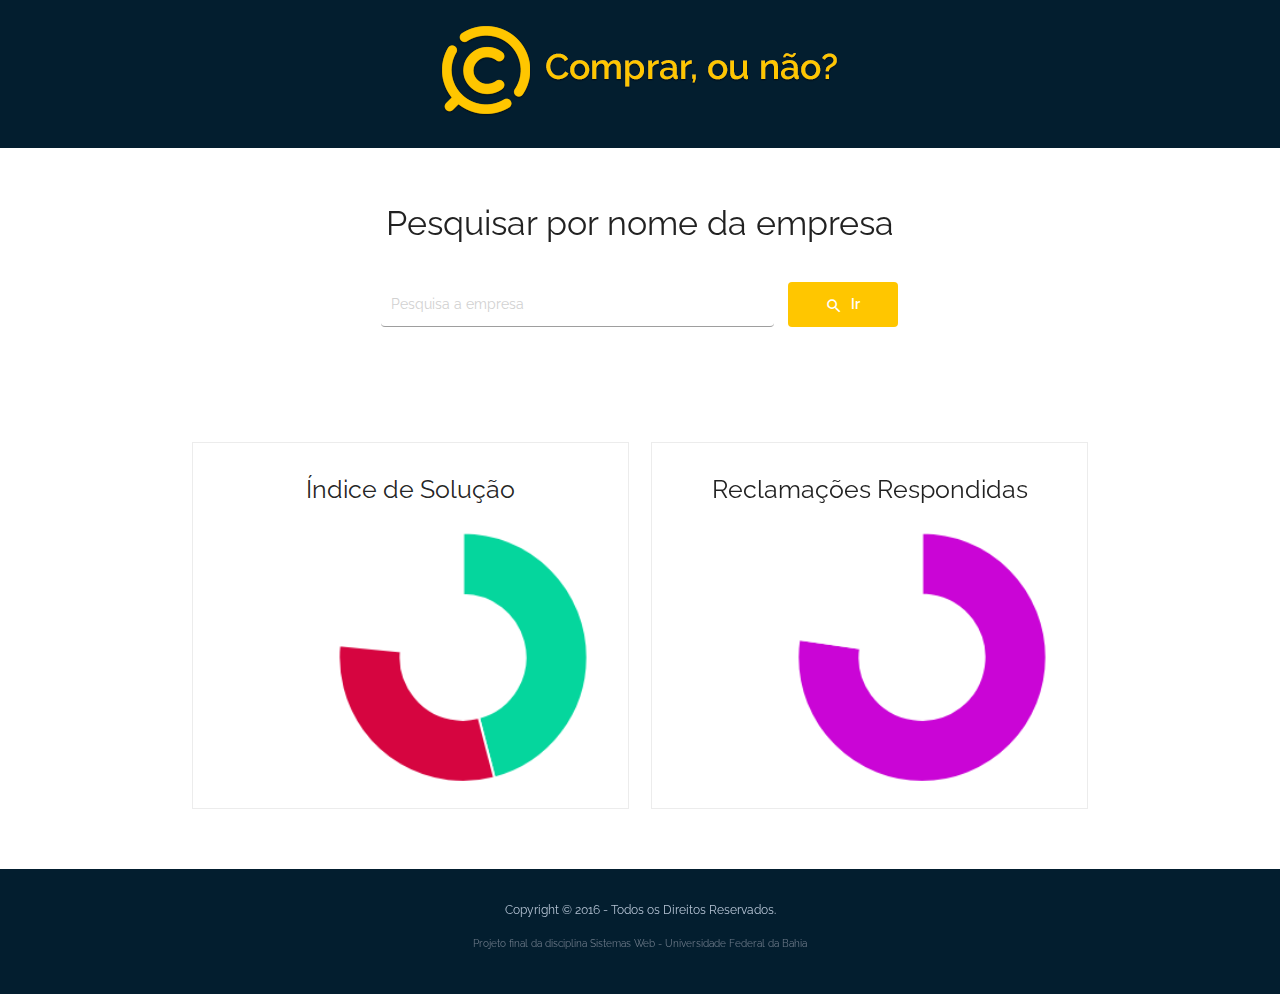
==== preview.html @ c40518b0 "Add gráficos Índice de Solução e Reclamações Respondidas" ====
<!DOCTYPE html>
<html lang="pt-br">
<head>
	<meta charset="UTF-8">
	<title>Comprar, ou não?</title>
	<!--Import Google Icon Font-->
    <link href="http://fonts.googleapis.com/icon?family=Material+Icons" rel="stylesheet">
    <!--Import Font Raleway-->
    <link href='https://fonts.googleapis.com/css?family=Raleway:400,300,500,600,700' rel='stylesheet' type='text/css'>
    <!--Import materialize.css-->
    <link type="text/css" rel="stylesheet" href="css/materialize.min.css"  media="screen,projection"/>
    <!--Import style.css-->
    <link type="text/css" rel="stylesheet" href="css/style.css"  media="screen,projection"/>
    <!--Let browser know website is optimized for mobile-->
    <meta name="viewport" content="width=device-width, initial-scale=1.0"/>
    <!--Import Chart-->
	<script src="js/Chart.min.js"></script>
    <script type="text/javascript">
        var randomnb = function(){ return Math.round(Math.random()*100)};
    </script>
</head>
<body>
	<header id="header-inner">
		<div class="container">
			<div class="row">
				<div class="col s12">
					<div class="logo-inner">
						<img src="images/logo.png" alt="">
					</div>
				</div>
			</div>
		</div>
	</header>
	<section class="front-section">
		<h4>Pesquisar por nome da empresa</h4>
		<div class="container">
			<div class="row">
				<div class="header-wrapper-inner">
					<div class="search-home">
						<div class="col s9">
							<input type="text" name="search_keywords" placeholder="Pesquisa a empresa">
						</div>
						<div class="col s3">
							<button class="search-submit" name="submit" id="searchsubmit"> <i class="tiny material-icons">search</i> <span>Ir</span> </button>
						</div>
					</div>
				</div>
			</div>
		</div>
	</section>
	<section class="front-section">
    	<div class="container">
    		<div class="row charts">
    			<div class="col l6 s1">
    				<div class="box">
    					<h5>Índice de Solução</h5>
	    				<canvas id="GraficoDonut" class="chart"></canvas>
	    				<script type="text/javascript">
			                var options = {
			                    responsive:true                    
			                };

			                var data = [
			                    {
			                        value: 60,
			                        color:"#05d69d",
			                        highlight: "#FF5A5E",
			                        label: "Resolvido"
			                    },
			                    {
			                        value: 40,
			                        color: "#d60540",
			                        highlight: "#FF5A5E",
			                        label: "Não Resolvido"
			                    }
			                ]
			                var ctx = document.getElementById("GraficoDonut").getContext("2d");
			                var PizzaChart = new Chart(ctx).Doughnut(data, options);
		            	</script>
    				</div>
    			</div>
    			<div class="col l6 s1">
    				<div class="box">
    					<h5>Reclamações Respondidas</h5>
	    				<canvas id="GraficoDonuts" class="chart" ></canvas>
	    				<script type="text/javascript">
			                var options = {
			                    responsive:true                    
			                };

			                var data = [
			                    {
			                        value: 100,
			                        color:"#ca05d6",
			                        highlight: "#FF5A5E",
			                        label: "Respondidas"
			                    },
			                    {
			                        value: 0,
			                        color:"#d60540",
			                        highlight: "#FF5A5E",
			                        label: "Não Respondidas"
			                    }
			                ]
							var grafico = document.getElementById("GraficoDonuts").getContext("2d");
							var PizzaCharts = new Chart(grafico).Doughnut(data, options);
		            	</script>
    				</div>
    			</div>
    		</div>
    	</div>
	</section>
	<footer>
		<div class="container">
			<div class="row">
				<div class="col s12">
					<p>Copyright © 2016 - Todos os Direitos Reservados.</p>
					<span>Projeto final da disciplina Sistemas Web - Universidade Federal da Bahia</span>
				</div>
			</div>
		</div>
	</footer>

	<!--Import jQuery before materialize.js-->
    <script type="text/javascript" src="https://code.jquery.com/jquery-2.1.1.min.js"></script>
    <script type="text/javascript" src="js/materialize.min.js"></script>
</body>
</html>
---- css/style.css ----
body{
	font-family: 'Raleway', sans-serif;
}

/*------------------------------------------------- Início Header -------------------------------------------------*/

#masthead{
	background: url('../images/bg_header.jpg') repeat ;
    height: 600px;
}

.header-wrapper {
    text-align: center;
    margin: 200px auto;
    padding: 0 30px;
    max-width: 600px;
}

.header-wrapper-inner{
	padding: 0 30px;
    max-width: 600px;
    text-align: center;
    margin: 40px auto;
}

.search-home input{
	border-radius: 4px;
    background-color: white;
    color: #484848;
    font-size: 14px;
    height: 14px;
    padding: 15px 0px;
    text-align: left;
    font-weight: 400;
    padding-left: 10px;
}

.search-home button{
    font-size: 14px;
    padding: 12px 19px;
    font-weight: 600;
}

.search-home i{
    font-size: 18px;
    padding-right: 5px;
    vertical-align: middle;
}

.search-submit{
    background-color: #ffc600;
    border: 0;
    border-radius: 4px;
    color: white;
    cursor: pointer;
    display: inline-block;
    font-size: 13px;
    text-align: center;
    width: 110px;
}

.entry-subtitle {
    font-weight: 600;
    margin-bottom: 33px;
    color: #fff;
    font-size: 16px;
}

#header-inner{
	background: #031e2f;
	padding: 20px 0 1px 0;
}

.logo-inner{
	text-align: center;
}
/*------------------------------------------------- Fim Header -------------------------------------------------*/

/*------------------------------------------------- Início Section -------------------------------------------------*/

.front-section{
	padding: 40px 0;
}

.front-section h4, h6{
	text-align: center;
}

.boxes{
	padding-top: 50px;
}

.box{
	text-align: center;
	border: 1px solid rgba(0,0,0,0.075);
	padding: 20px;
}

.box i, h5{
	color: #ffc600;
}

.last{
	background: #f9f9f9;
	border-bottom: 1px solid rgba(0, 0, 0, 0.075);
    border-top: 1px solid rgba(0, 0, 0, 0.075);
    text-align: left;
}

.last h6{
	color: rgba(0,0,0,0.87);
	text-align: left;
	font-size: 1.2rem;
}


.last a{
	color: rgba(0,0,0,0.87);
	text-decoration: underline;
}

.charts h5{
	color: rgba(0,0,0,0.87);
}

.chart{
	margin-top: 20px;
	width: 500px !important;
    height: auto !important;
}
/*------------------------------------------------- Fim Section -------------------------------------------------*/

/*------------------------------------------------- início Footer -------------------------------------------------*/

footer{
	text-align: center;
	background: #031e2f;
	padding: 20px 0;
}

footer p{
	color: #b4c2d3;
	font-size: 12px;
}

footer span{
	color: #6c7988;
	font-size: 10px;
}
/*------------------------------------------------- Fim Footer -------------------------------------------------*/
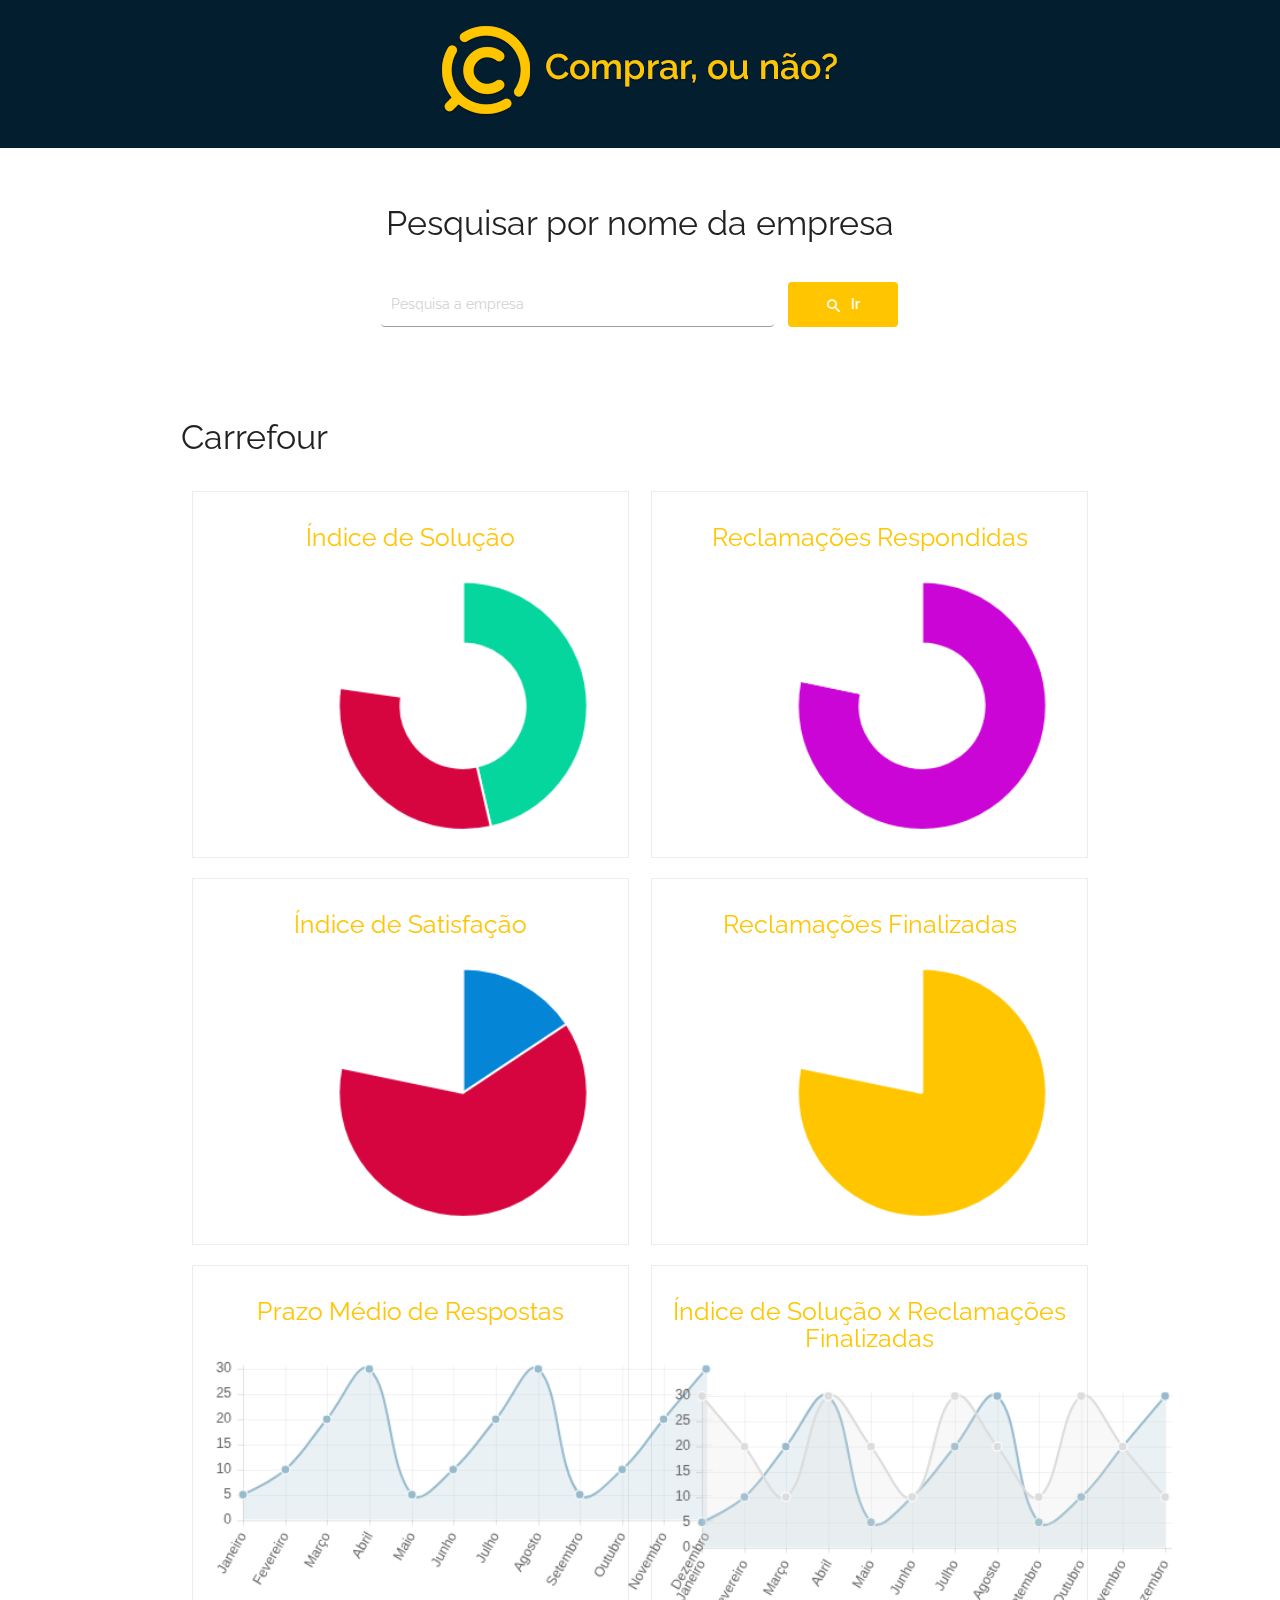
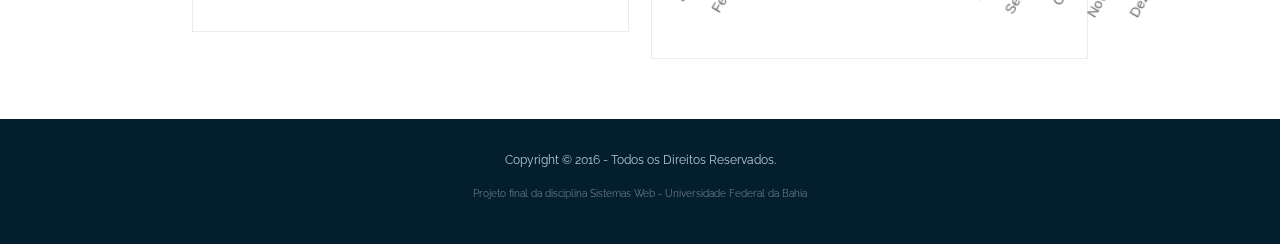
==== commit 8f6861c7: "Add gráficos Índice de Satisfação, Reclamações Finalizdas, Prazo médio de Resposta, Índice de Soluçã" ====
--- a/preview.html
+++ b/preview.html
@@ -15,9 +15,6 @@
     <meta name="viewport" content="width=device-width, initial-scale=1.0"/>
     <!--Import Chart-->
 	<script src="js/Chart.min.js"></script>
-    <script type="text/javascript">
-        var randomnb = function(){ return Math.round(Math.random()*100)};
-    </script>
 </head>
 <body>
 	<header id="header-inner">
@@ -48,9 +45,10 @@
 			</div>
 		</div>
 	</section>
-	<section class="front-section">
+	<section class="front-section paddingtopzero">
     	<div class="container">
     		<div class="row charts">
+    			<h4>Carrefour</h4>
     			<div class="col l6 s1">
     				<div class="box">
     					<h5>Índice de Solução</h5>
@@ -74,8 +72,8 @@
 			                        label: "Não Resolvido"
 			                    }
 			                ]
-			                var ctx = document.getElementById("GraficoDonut").getContext("2d");
-			                var PizzaChart = new Chart(ctx).Doughnut(data, options);
+			                var graficopizza = document.getElementById("GraficoDonut").getContext("2d");
+			                var PizzaChart = new Chart(graficopizza).Doughnut(data, options);
 		            	</script>
     				</div>
     			</div>
@@ -102,14 +100,136 @@
 			                        label: "Não Respondidas"
 			                    }
 			                ]
-							var grafico = document.getElementById("GraficoDonuts").getContext("2d");
-							var PizzaCharts = new Chart(grafico).Doughnut(data, options);
+							var graficopizza2 = document.getElementById("GraficoDonuts").getContext("2d");
+							var PizzaCharts = new Chart(graficopizza2).Doughnut(data, options);
 		            	</script>
+    				</div>
+    			</div>
+    		</div>
+    		<div class="row charts">
+    			<div class="col l6 s1">
+    				<div class="box">
+    					<h5>Índice de Satisfação</h5>
+    					<canvas id="GraficoPizza" class="chart"></canvas>
+			            <script type="text/javascript">
+			                var options = {
+			                    responsive:true
+			                };
+			                var data = [
+			                    {
+			                        value: 20,
+			                        color:"#0585d6",
+			                        highlight: "#FF5A5E",
+			                        label: "Satisfeito"
+			                    },
+			                    {
+			                        value: 80,
+			                        color: "#d60540",
+			                        highlight: "#FF5A5E",
+			                        label: "Não Satisfeito"
+			                    }
+			                ]
+							var graficopie = document.getElementById("GraficoPizza").getContext("2d");
+							var PizzaChart = new Chart(graficopie).Pie(data, options);    
+			            </script>   
+    				</div>
+    			</div>
+    			<div class="col l6 s1">
+    				<div class="box">
+    					<h5>Reclamações Finalizadas</h5>
+    					<canvas id="GraficoPizza2" class="chart"></canvas>
+			            <script type="text/javascript">
+			                var options = {
+			                    responsive:true
+			                };
+			                var data = [
+			                    {
+			                        value: 24,
+			                        color:"#ffc600",
+			                        highlight: "#FF5A5E",
+			                        label: "Reclamações Finalizadas"
+			                    }
+			                ]
+							var graficopie2 = document.getElementById("GraficoPizza2").getContext("2d");
+							var PizzaCharts = new Chart(graficopie2).Pie(data, options);    
+			            </script>
+	    				
+    				</div>
+    			</div>
+    		</div>
+    		<div class="row charts">
+    			<div class="col l6 s1">
+    				<div class="box">
+    					<h5>Prazo Médio de Respostas</h5>
+    					<canvas id="GraficoLine" class="chart"></canvas>
+			            <script type="text/javascript">                                        
+			                var options = {
+			                    responsive:true
+			                };
+
+			                var data = {
+			                    labels: ["Janeiro", "Fevereiro", "Março", "Abril", "Maio", "Junho", "Julho", "Agosto", "Setembro", "Outubro", "Novembro", "Dezembro"],
+			                    datasets: [
+			                        {
+			                            label: "Dados secundários",
+			                            fillColor: "rgba(151,187,205,0.2)",
+			                            strokeColor: "rgba(151,187,205,1)",
+			                            pointColor: "rgba(151,187,205,1)",
+			                            pointStrokeColor: "#fff",
+			                            pointHighlightFill: "#fff",
+			                            pointHighlightStroke: "rgba(151,187,205,1)",
+			                            data: [5, 10, 20, 30, 5, 10, 20, 30, 5, 10, 20, 30]
+			                        }
+			                    ]
+			                };               
+			                var graficolinha = document.getElementById("GraficoLine").getContext("2d");
+			                var LineChart = new Chart(graficolinha).Line(data, options);          
+			            </script>
+    				</div>
+    			</div>
+    			<div class="col l6 s1">
+    				<div class="box">
+    					<h5>Índice de Solução x Reclamações Finalizadas</h5>
+	    				<canvas id="GraficoLine2" class="chart"></canvas>
+			            <script type="text/javascript">                                        
+			                var options = {
+			                    responsive:true
+			                };
+
+			                var data = {
+			                    labels: ["Janeiro", "Fevereiro", "Março", "Abril", "Maio", "Junho", "Julho", "Agosto", "Setembro", "Outubro", "Novembro", "Dezembro"],
+			                    datasets: [
+			                        {
+			                            label: "Dados secundários",
+			                            fillColor: "rgba(151,187,205,0.2)",
+			                            strokeColor: "rgba(151,187,205,1)",
+			                            pointColor: "rgba(151,187,205,1)",
+			                            pointStrokeColor: "#fff",
+			                            pointHighlightFill: "#fff",
+			                            pointHighlightStroke: "rgba(151,187,205,1)",
+			                            data: [5, 10, 20, 30, 5, 10, 20, 30, 5, 10, 20, 30]
+			                        },
+			                        {
+			                            label: "Dados primários",
+			                            fillColor: "rgba(220,220,220,0.2)",
+			                            strokeColor: "rgba(220,220,220,1)",
+			                            pointColor: "rgba(220,220,220,1)",
+			                            pointStrokeColor: "#fff",
+			                            pointHighlightFill: "#fff",
+			                            pointHighlightStroke: "rgba(220,220,220,1)",
+			                            data: [30, 20, 10, 30, 20, 10, 30, 20, 10, 30, 20, 10]
+			                        }
+			                    ]
+			                };               
+			                var graficolinha2 = document.getElementById("GraficoLine2").getContext("2d");
+			                var LineCharts = new Chart(graficolinha2).Line(data, options);          
+			            </script>
     				</div>
     			</div>
     		</div>
     	</div>
 	</section>
+	
 	<footer>
 		<div class="container">
 			<div class="row">
--- a/css/style.css
+++ b/css/style.css
@@ -119,7 +119,12 @@
 	text-decoration: underline;
 }
 
-.charts h5{
+.charts h4{
+	text-align: left;
+	padding-bottom: 20px;
+}
+
+.charts h6{
 	color: rgba(0,0,0,0.87);
 }
 
@@ -127,6 +132,10 @@
 	margin-top: 20px;
 	width: 500px !important;
     height: auto !important;
+}
+
+.paddingtopzero{
+	padding-top: 0;
 }
 /*------------------------------------------------- Fim Section -------------------------------------------------*/
 
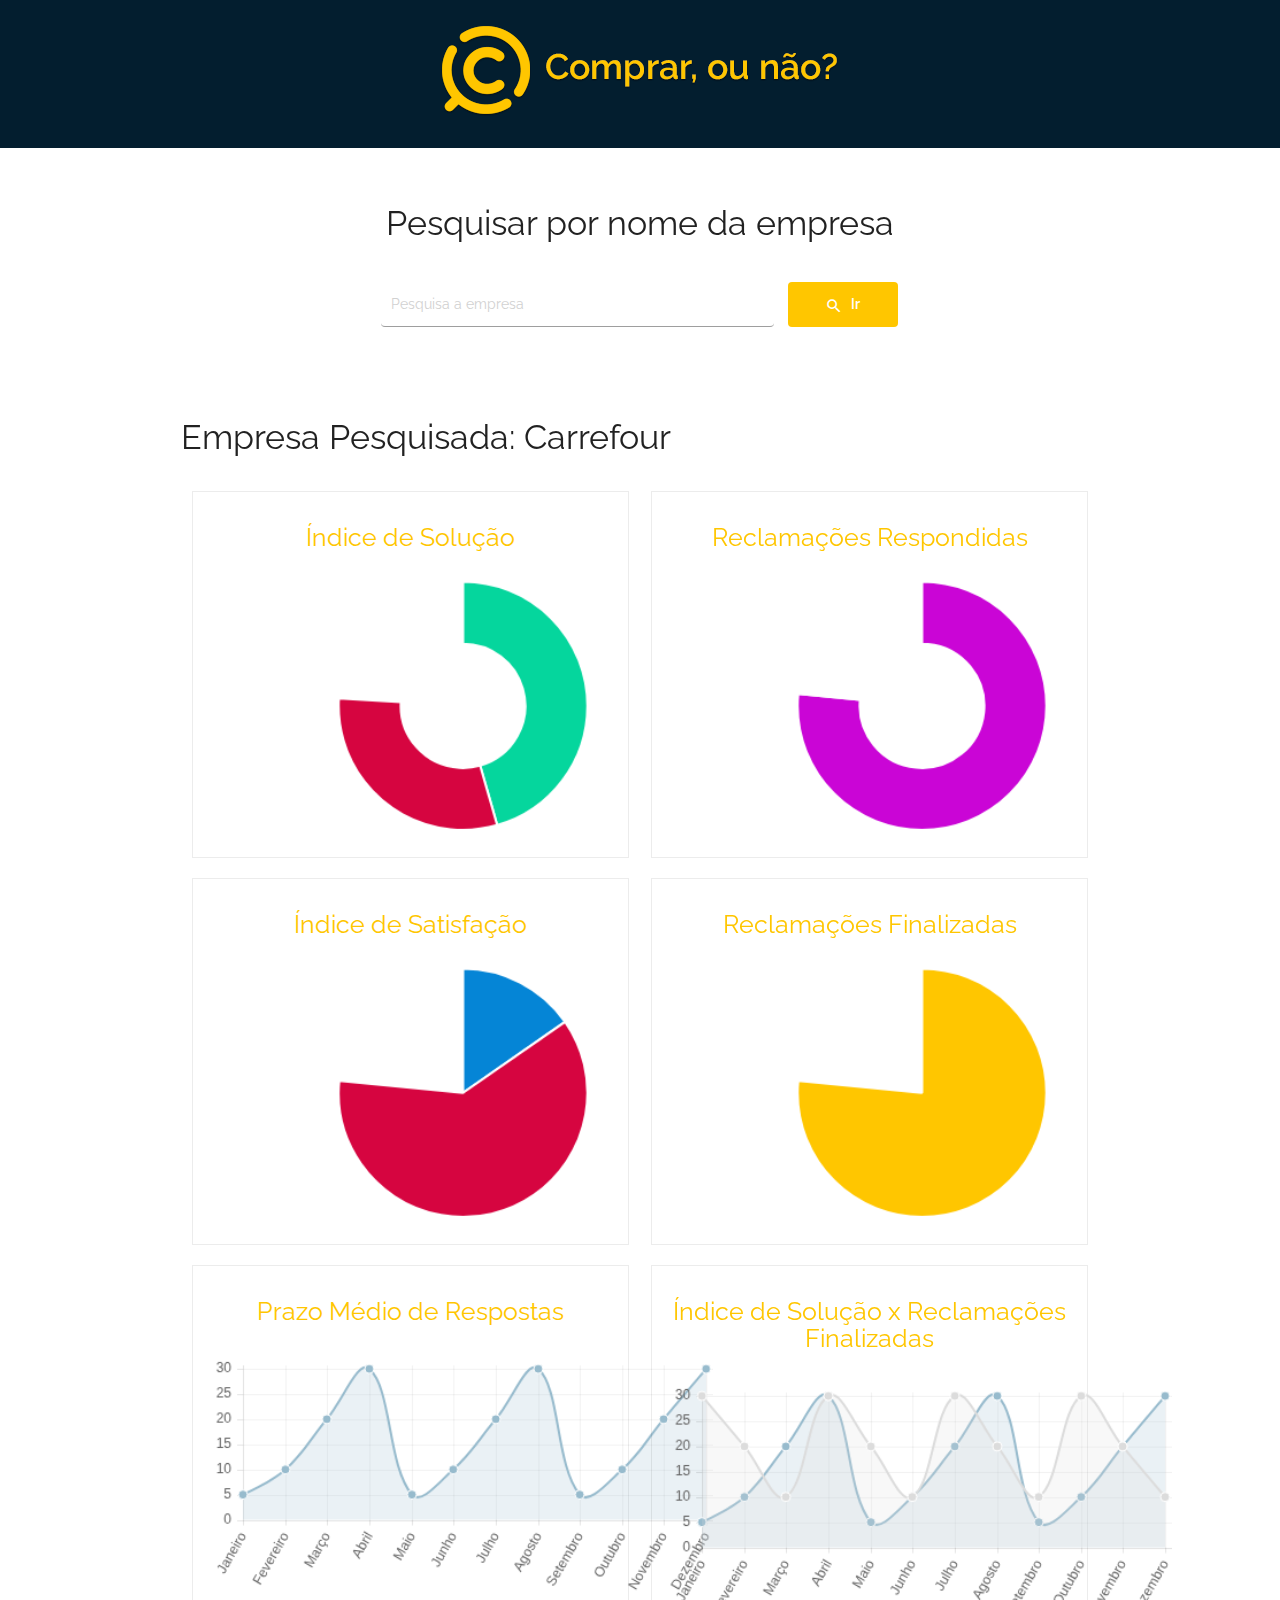
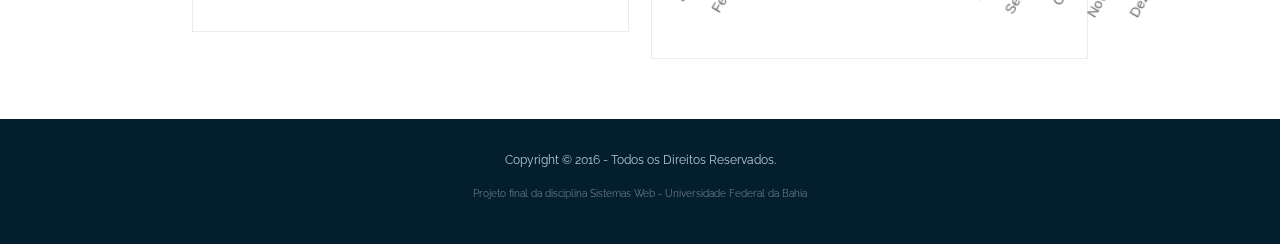
==== commit 63c40189: "Ajuste no título da página preview.html" ====
--- a/preview.html
+++ b/preview.html
@@ -48,7 +48,7 @@
 	<section class="front-section paddingtopzero">
     	<div class="container">
     		<div class="row charts">
-    			<h4>Carrefour</h4>
+    			<h4>Empresa Pesquisada: Carrefour</h4>
     			<div class="col l6 s1">
     				<div class="box">
     					<h5>Índice de Solução</h5>
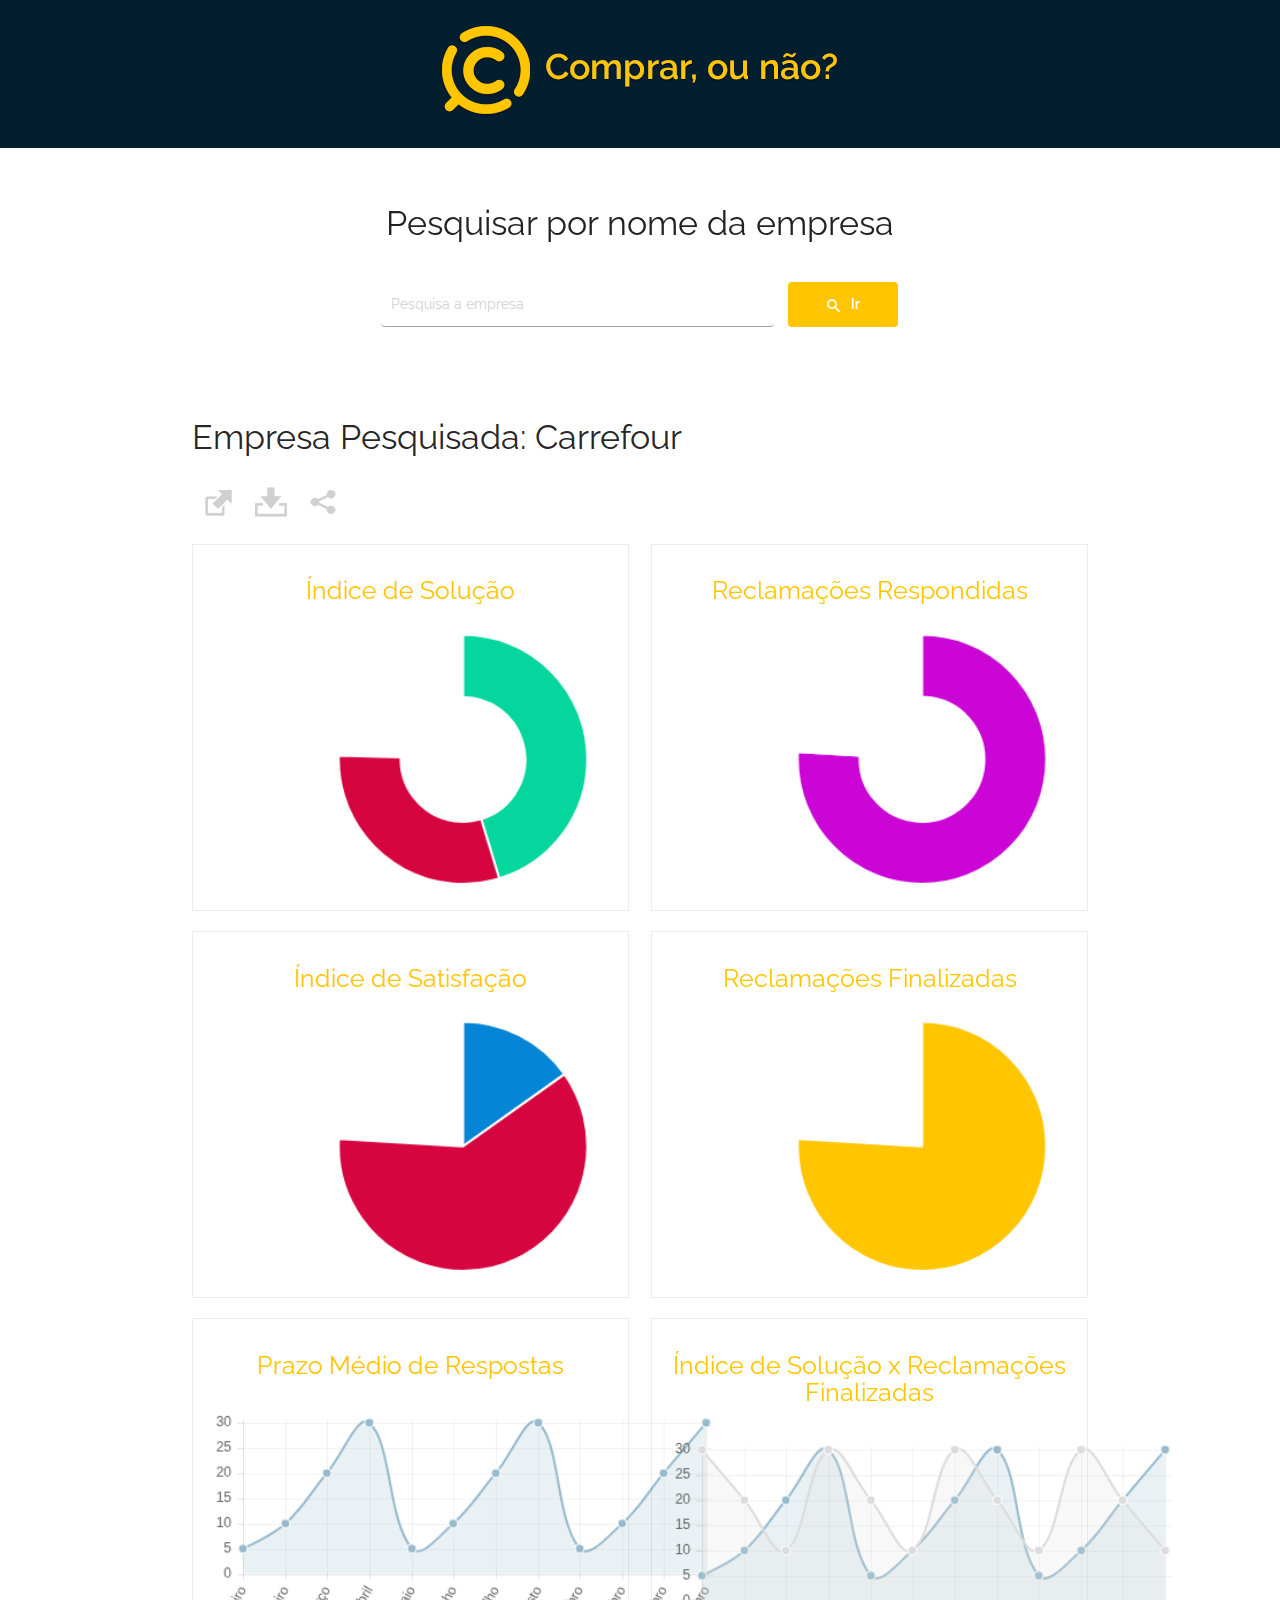
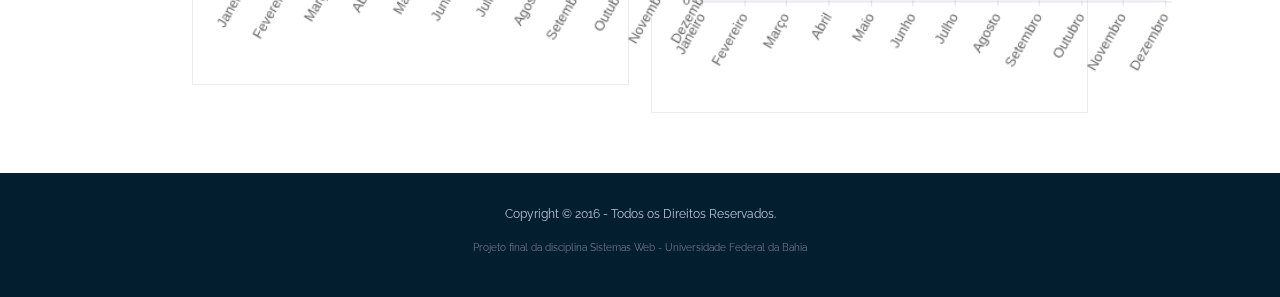
==== commit 38b9e838: "Add ícones Exportar, Download e Compartilhar" ====
--- a/preview.html
+++ b/preview.html
@@ -48,7 +48,17 @@
 	<section class="front-section paddingtopzero">
     	<div class="container">
     		<div class="row charts">
+    			<div class="col l12">
     			<h4>Empresa Pesquisada: Carrefour</h4>
+    				<div class="col l6 box-share">
+						<div class="col l2"></div>
+    					<ul>
+    						<li><a href="#"><img src="images/export.png" alt="Exportar" title="Exportar"></a></li>
+    						<li><a href="#"><img src="images/download.png" alt="Download" title="Download"></a></li>
+    						<li><a href="#"><img src="images/share.png" alt="Share" title="Compartilhar"></a></li>
+    					</ul>
+    				</div>
+    			</div>
     			<div class="col l6 s1">
     				<div class="box">
     					<h5>Índice de Solução</h5>
--- a/css/style.css
+++ b/css/style.css
@@ -121,7 +121,6 @@
 
 .charts h4{
 	text-align: left;
-	padding-bottom: 20px;
 }
 
 .charts h6{
@@ -136,6 +135,15 @@
 
 .paddingtopzero{
 	padding-top: 0;
+}
+
+.box-share {
+    margin-bottom: 20px;
+}
+
+.box-share li{
+    float: left;
+    padding-right: 20px;
 }
 /*------------------------------------------------- Fim Section -------------------------------------------------*/
 
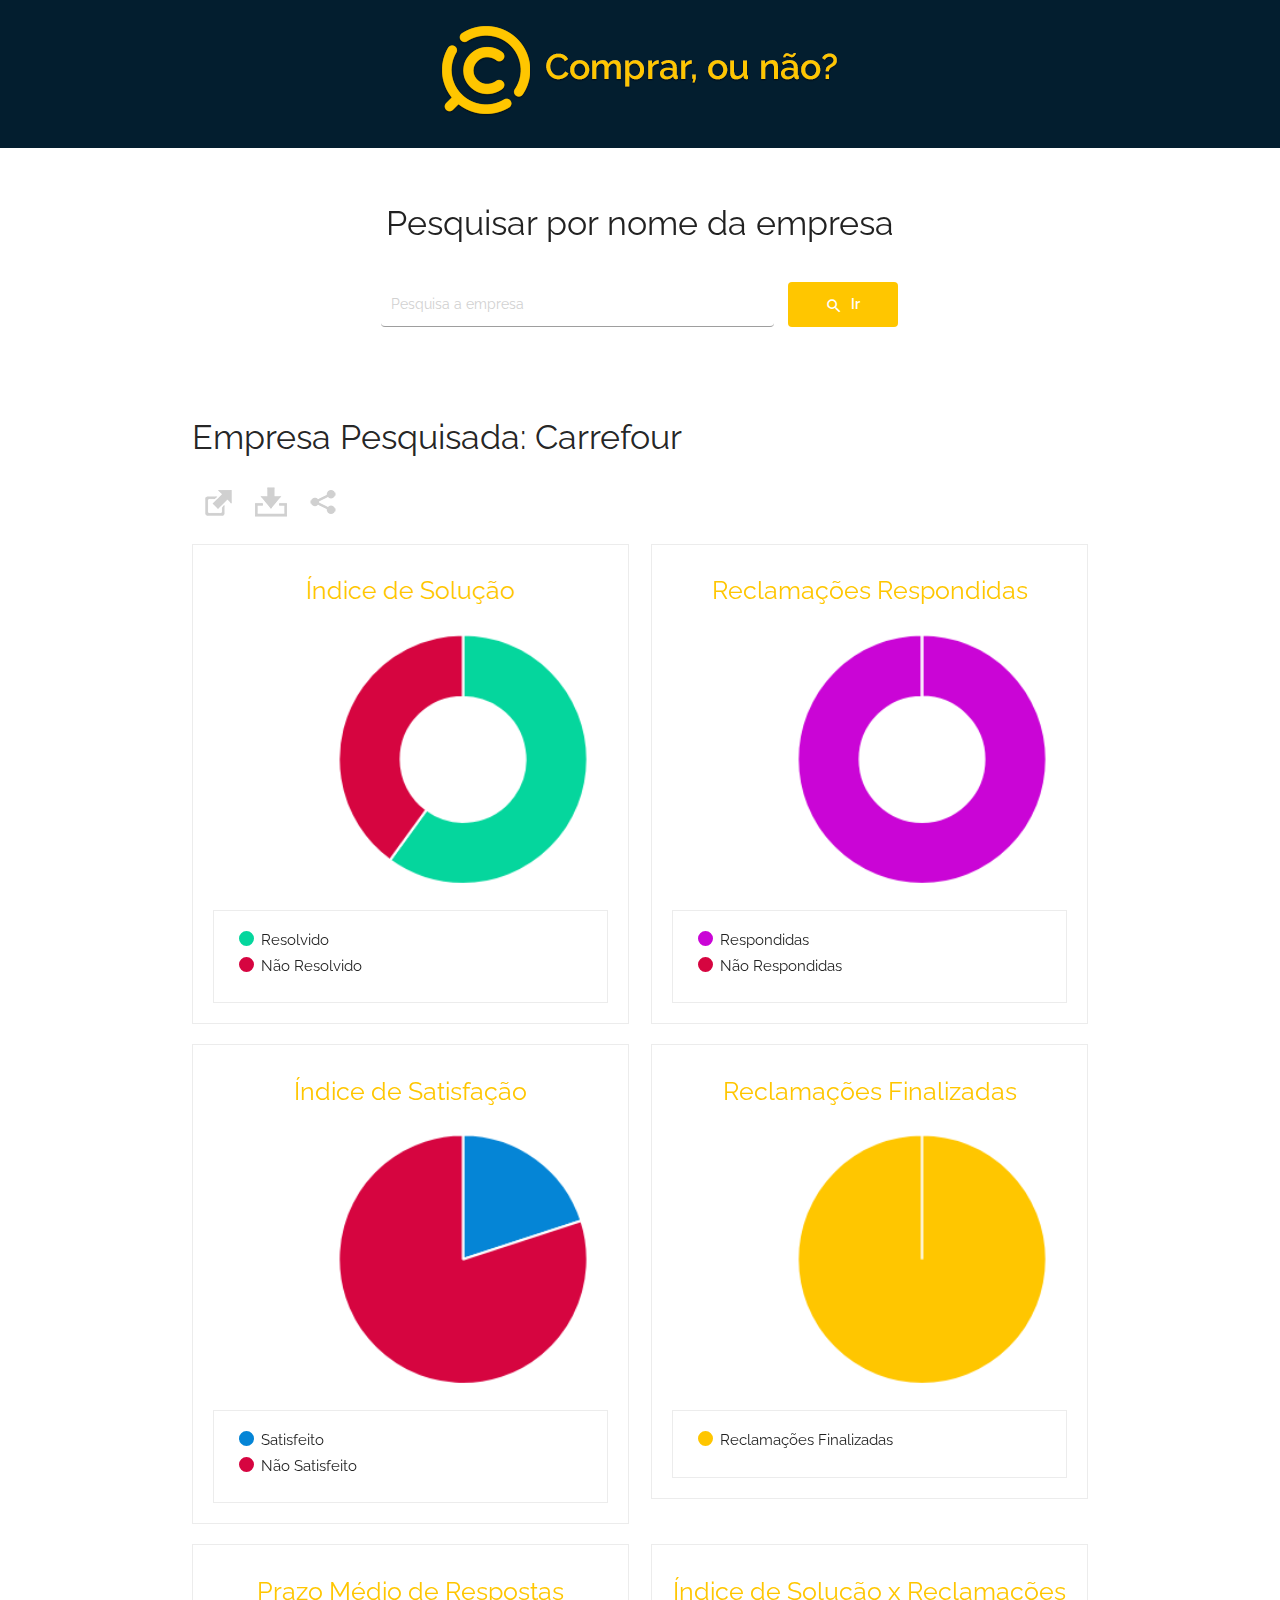
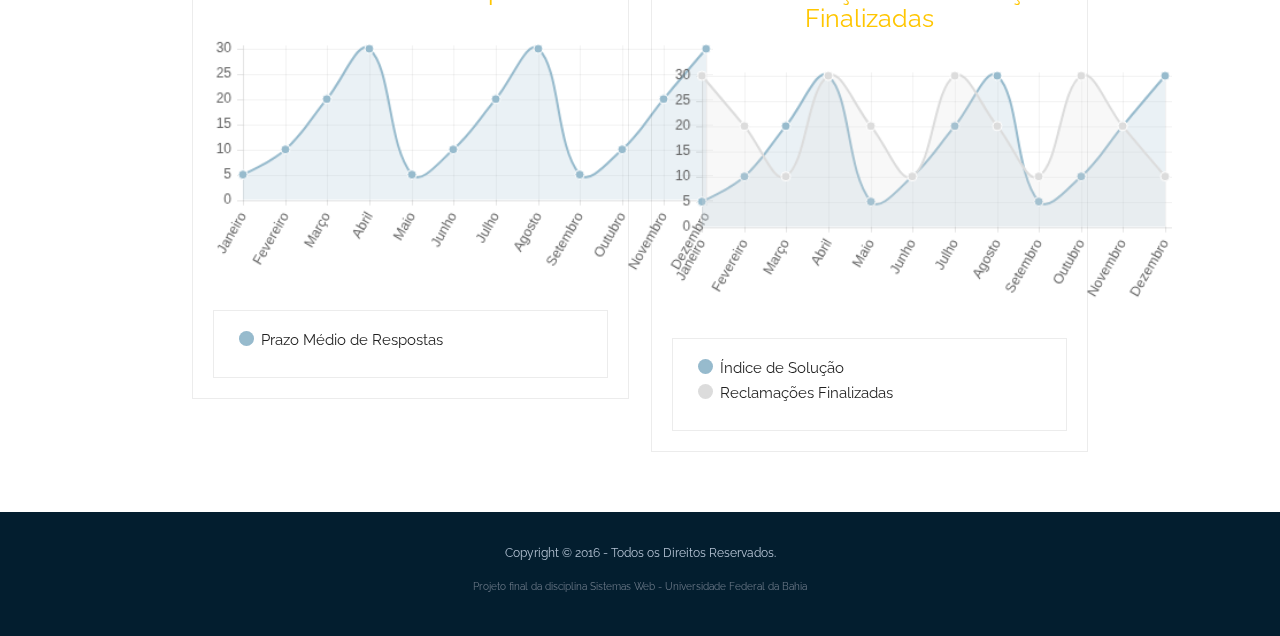
==== commit bc3738af: "Add legendas" ====
--- a/preview.html
+++ b/preview.html
@@ -14,6 +14,7 @@
     <!--Let browser know website is optimized for mobile-->
     <meta name="viewport" content="width=device-width, initial-scale=1.0"/>
     <!--Import Chart-->
+    <script src="js/legend.js"></script>
 	<script src="js/Chart.min.js"></script>
 </head>
 <body>
@@ -63,6 +64,7 @@
     				<div class="box">
     					<h5>Índice de Solução</h5>
 	    				<canvas id="GraficoDonut" class="chart"></canvas>
+	    				<div id="graficopizzaLegend"></div>
 	    				<script type="text/javascript">
 			                var options = {
 			                    responsive:true                    
@@ -84,6 +86,7 @@
 			                ]
 			                var graficopizza = document.getElementById("GraficoDonut").getContext("2d");
 			                var PizzaChart = new Chart(graficopizza).Doughnut(data, options);
+			                legend(document.getElementById("graficopizzaLegend"), data);
 		            	</script>
     				</div>
     			</div>
@@ -91,6 +94,7 @@
     				<div class="box">
     					<h5>Reclamações Respondidas</h5>
 	    				<canvas id="GraficoDonuts" class="chart" ></canvas>
+	    				<div id="graficopizza2Legend"></div>
 	    				<script type="text/javascript">
 			                var options = {
 			                    responsive:true                    
@@ -112,6 +116,7 @@
 			                ]
 							var graficopizza2 = document.getElementById("GraficoDonuts").getContext("2d");
 							var PizzaCharts = new Chart(graficopizza2).Doughnut(data, options);
+							legend(document.getElementById("graficopizza2Legend"), data);
 		            	</script>
     				</div>
     			</div>
@@ -121,6 +126,7 @@
     				<div class="box">
     					<h5>Índice de Satisfação</h5>
     					<canvas id="GraficoPizza" class="chart"></canvas>
+    					<div id="graficopieLegend"></div>
 			            <script type="text/javascript">
 			                var options = {
 			                    responsive:true
@@ -140,7 +146,8 @@
 			                    }
 			                ]
 							var graficopie = document.getElementById("GraficoPizza").getContext("2d");
-							var PizzaChart = new Chart(graficopie).Pie(data, options);    
+							var PizzaChart = new Chart(graficopie).Pie(data, options);  
+							legend(document.getElementById("graficopieLegend"), data);  
 			            </script>   
     				</div>
     			</div>
@@ -148,6 +155,7 @@
     				<div class="box">
     					<h5>Reclamações Finalizadas</h5>
     					<canvas id="GraficoPizza2" class="chart"></canvas>
+    					<div id="graficopie2Legend"></div>
 			            <script type="text/javascript">
 			                var options = {
 			                    responsive:true
@@ -161,7 +169,8 @@
 			                    }
 			                ]
 							var graficopie2 = document.getElementById("GraficoPizza2").getContext("2d");
-							var PizzaCharts = new Chart(graficopie2).Pie(data, options);    
+							var PizzaCharts = new Chart(graficopie2).Pie(data, options); 
+							legend(document.getElementById("graficopie2Legend"), data);   
 			            </script>
 	    				
     				</div>
@@ -172,6 +181,7 @@
     				<div class="box">
     					<h5>Prazo Médio de Respostas</h5>
     					<canvas id="GraficoLine" class="chart"></canvas>
+    					<div id="graficolinhaLegend"></div>
 			            <script type="text/javascript">                                        
 			                var options = {
 			                    responsive:true
@@ -181,7 +191,7 @@
 			                    labels: ["Janeiro", "Fevereiro", "Março", "Abril", "Maio", "Junho", "Julho", "Agosto", "Setembro", "Outubro", "Novembro", "Dezembro"],
 			                    datasets: [
 			                        {
-			                            label: "Dados secundários",
+			                            label: "Prazo Médio de Respostas",
 			                            fillColor: "rgba(151,187,205,0.2)",
 			                            strokeColor: "rgba(151,187,205,1)",
 			                            pointColor: "rgba(151,187,205,1)",
@@ -193,7 +203,8 @@
 			                    ]
 			                };               
 			                var graficolinha = document.getElementById("GraficoLine").getContext("2d");
-			                var LineChart = new Chart(graficolinha).Line(data, options);          
+			                var LineChart = new Chart(graficolinha).Line(data, options); 
+			                legend(document.getElementById("graficolinhaLegend"), data);           
 			            </script>
     				</div>
     			</div>
@@ -201,6 +212,7 @@
     				<div class="box">
     					<h5>Índice de Solução x Reclamações Finalizadas</h5>
 	    				<canvas id="GraficoLine2" class="chart"></canvas>
+	    				<div id="graficolinha2Legend"></div>
 			            <script type="text/javascript">                                        
 			                var options = {
 			                    responsive:true
@@ -210,7 +222,7 @@
 			                    labels: ["Janeiro", "Fevereiro", "Março", "Abril", "Maio", "Junho", "Julho", "Agosto", "Setembro", "Outubro", "Novembro", "Dezembro"],
 			                    datasets: [
 			                        {
-			                            label: "Dados secundários",
+			                            label: "Índice de Solução",
 			                            fillColor: "rgba(151,187,205,0.2)",
 			                            strokeColor: "rgba(151,187,205,1)",
 			                            pointColor: "rgba(151,187,205,1)",
@@ -220,7 +232,7 @@
 			                            data: [5, 10, 20, 30, 5, 10, 20, 30, 5, 10, 20, 30]
 			                        },
 			                        {
-			                            label: "Dados primários",
+			                            label: "Reclamações Finalizadas",
 			                            fillColor: "rgba(220,220,220,0.2)",
 			                            strokeColor: "rgba(220,220,220,1)",
 			                            pointColor: "rgba(220,220,220,1)",
@@ -232,7 +244,8 @@
 			                    ]
 			                };               
 			                var graficolinha2 = document.getElementById("GraficoLine2").getContext("2d");
-			                var LineCharts = new Chart(graficolinha2).Line(data, options);          
+			                var LineCharts = new Chart(graficolinha2).Line(data, options);  
+			                legend(document.getElementById("graficolinha2Legend"), data);          
 			            </script>
     				</div>
     			</div>
--- a/css/style.css
+++ b/css/style.css
@@ -145,6 +145,30 @@
     float: left;
     padding-right: 20px;
 }
+
+.legend {
+    margin-top: 20px;
+    text-align: left !important;
+    border: 1px solid rgba(0,0,0,0.075);
+    padding: 20px;
+}
+
+.legend .title {
+    display: block;
+    margin-bottom: 0.5em;
+    line-height: 1.2em;
+    padding: 0 0.3em;
+}
+
+.legend .color-sample {
+    display: block;
+    float: left;
+    width: 1em;
+    height: 1em;
+    border: 2px solid;
+    border-radius: 0.5em; 
+    margin-right: 0.5em;
+}
 /*------------------------------------------------- Fim Section -------------------------------------------------*/
 
 /*------------------------------------------------- início Footer -------------------------------------------------*/
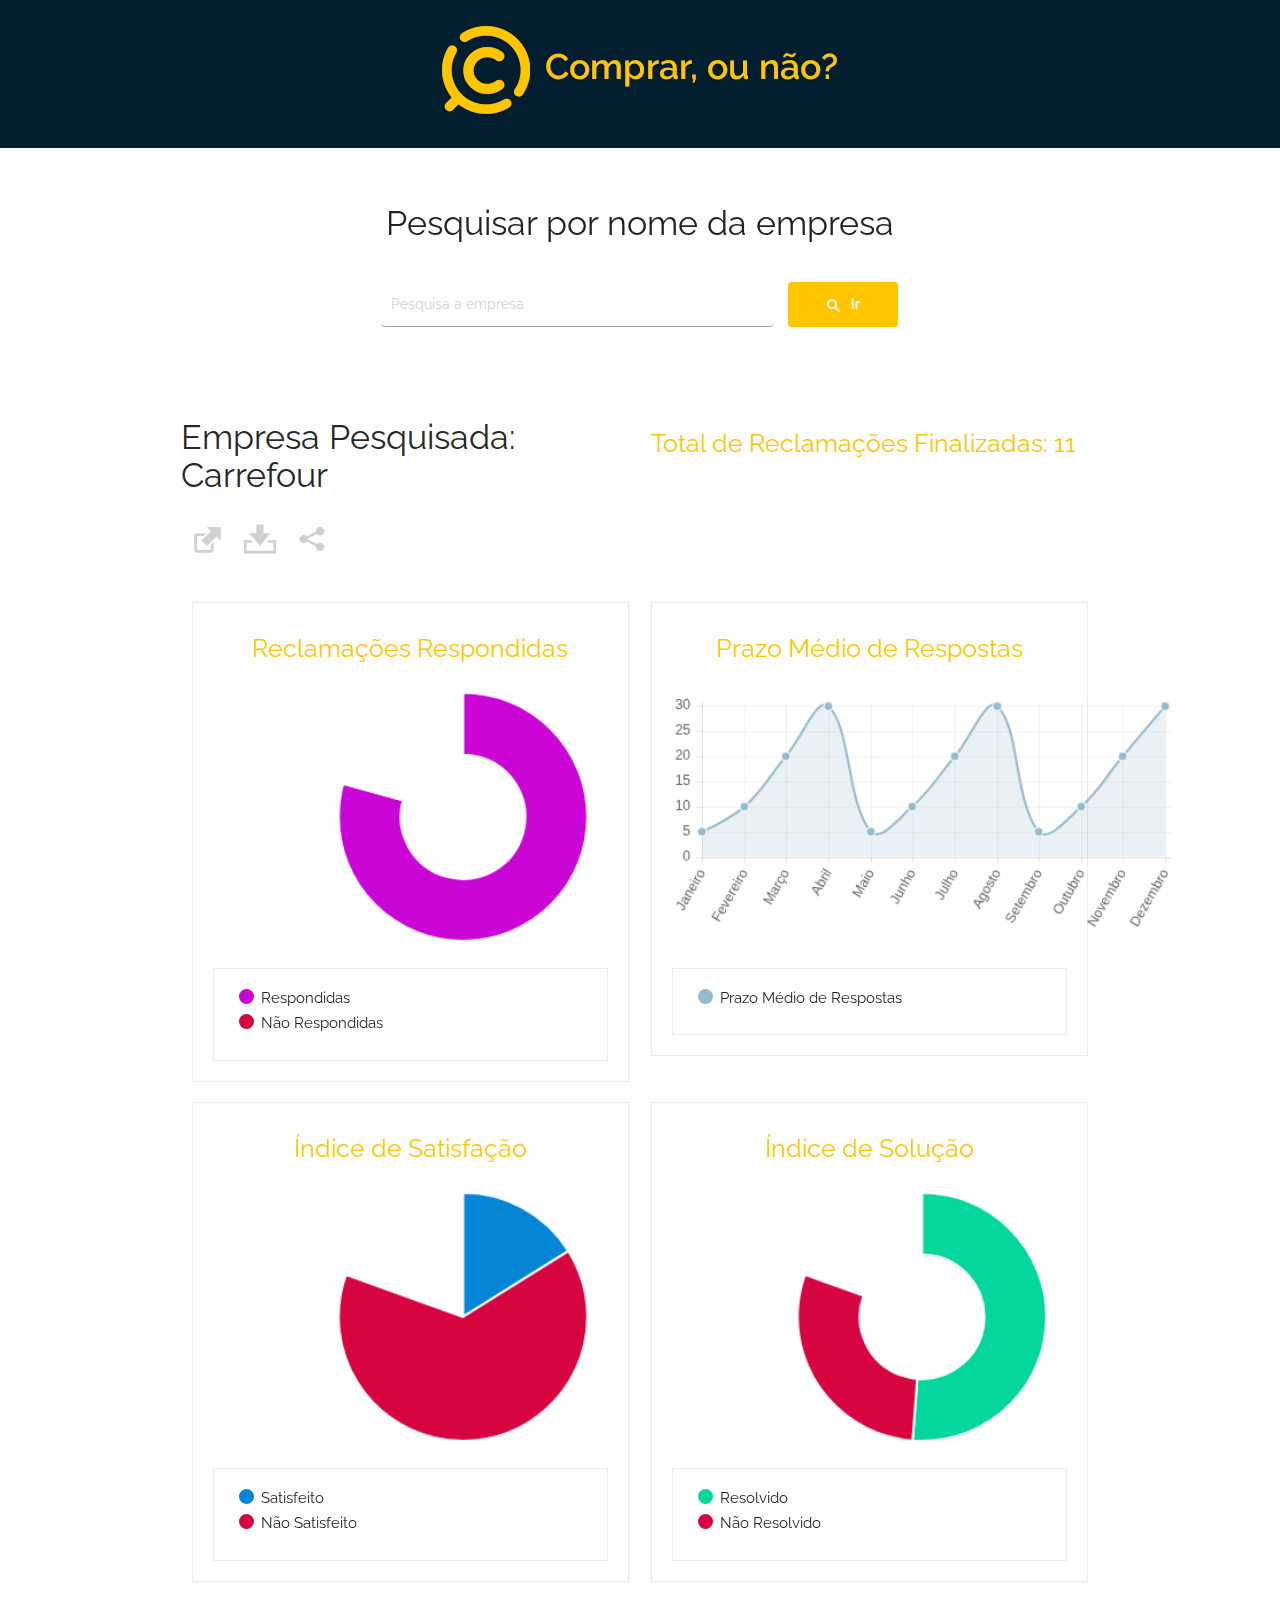
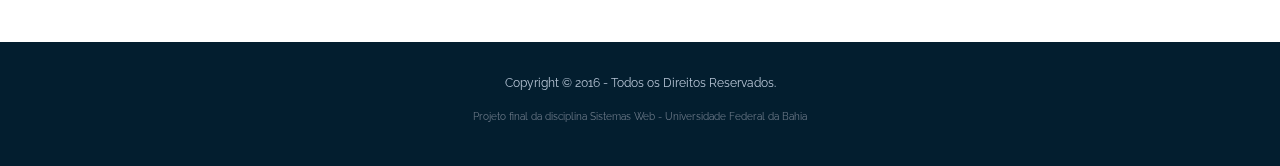
==== commit 4b10c8f2: "Alteração nos gráficos" ====
--- a/preview.html
+++ b/preview.html
@@ -49,46 +49,22 @@
 	<section class="front-section paddingtopzero">
     	<div class="container">
     		<div class="row charts">
-    			<div class="col l12">
-    			<h4>Empresa Pesquisada: Carrefour</h4>
-    				<div class="col l6 box-share">
-						<div class="col l2"></div>
-    					<ul>
-    						<li><a href="#"><img src="images/export.png" alt="Exportar" title="Exportar"></a></li>
-    						<li><a href="#"><img src="images/download.png" alt="Download" title="Download"></a></li>
-    						<li><a href="#"><img src="images/share.png" alt="Share" title="Compartilhar"></a></li>
-    					</ul>
-    				</div>
-    			</div>
-    			<div class="col l6 s1">
-    				<div class="box">
-    					<h5>Índice de Solução</h5>
-	    				<canvas id="GraficoDonut" class="chart"></canvas>
-	    				<div id="graficopizzaLegend"></div>
-	    				<script type="text/javascript">
-			                var options = {
-			                    responsive:true                    
-			                };
-
-			                var data = [
-			                    {
-			                        value: 60,
-			                        color:"#05d69d",
-			                        highlight: "#FF5A5E",
-			                        label: "Resolvido"
-			                    },
-			                    {
-			                        value: 40,
-			                        color: "#d60540",
-			                        highlight: "#FF5A5E",
-			                        label: "Não Resolvido"
-			                    }
-			                ]
-			                var graficopizza = document.getElementById("GraficoDonut").getContext("2d");
-			                var PizzaChart = new Chart(graficopizza).Doughnut(data, options);
-			                legend(document.getElementById("graficopizzaLegend"), data);
-		            	</script>
-    				</div>
+    			<div class="row">
+    				<div class="col l6">
+		    			<h4>Empresa Pesquisada: Carrefour</h4>
+		    			<div class="col l6 box-share">
+		    				<ul>
+		    					<li><a href="#"><img src="images/export.png" alt="Exportar" title="Exportar"></a></li>
+		    					<li><a href="#"><img src="images/download.png" alt="Download" title="Download"></a></li>
+		    					<li><a href="#"><img src="images/share.png" alt="Share" title="Compartilhar"></a></li>
+		    				</ul>
+		    			</div>
+    				</div>
+    			<div class="col l6">
+    				<div class="reclamacoesfinalizadas">
+    					<h5>Total de Reclamações Finalizadas: 11</h5>
+    				</div>
+    			</div>
     			</div>
     			<div class="col l6 s1">
     				<div class="box">
@@ -119,64 +95,7 @@
 							legend(document.getElementById("graficopizza2Legend"), data);
 		            	</script>
     				</div>
-    			</div>
-    		</div>
-    		<div class="row charts">
-    			<div class="col l6 s1">
-    				<div class="box">
-    					<h5>Índice de Satisfação</h5>
-    					<canvas id="GraficoPizza" class="chart"></canvas>
-    					<div id="graficopieLegend"></div>
-			            <script type="text/javascript">
-			                var options = {
-			                    responsive:true
-			                };
-			                var data = [
-			                    {
-			                        value: 20,
-			                        color:"#0585d6",
-			                        highlight: "#FF5A5E",
-			                        label: "Satisfeito"
-			                    },
-			                    {
-			                        value: 80,
-			                        color: "#d60540",
-			                        highlight: "#FF5A5E",
-			                        label: "Não Satisfeito"
-			                    }
-			                ]
-							var graficopie = document.getElementById("GraficoPizza").getContext("2d");
-							var PizzaChart = new Chart(graficopie).Pie(data, options);  
-							legend(document.getElementById("graficopieLegend"), data);  
-			            </script>   
-    				</div>
-    			</div>
-    			<div class="col l6 s1">
-    				<div class="box">
-    					<h5>Reclamações Finalizadas</h5>
-    					<canvas id="GraficoPizza2" class="chart"></canvas>
-    					<div id="graficopie2Legend"></div>
-			            <script type="text/javascript">
-			                var options = {
-			                    responsive:true
-			                };
-			                var data = [
-			                    {
-			                        value: 24,
-			                        color:"#ffc600",
-			                        highlight: "#FF5A5E",
-			                        label: "Reclamações Finalizadas"
-			                    }
-			                ]
-							var graficopie2 = document.getElementById("GraficoPizza2").getContext("2d");
-							var PizzaCharts = new Chart(graficopie2).Pie(data, options); 
-							legend(document.getElementById("graficopie2Legend"), data);   
-			            </script>
-	    				
-    				</div>
-    			</div>
-    		</div>
-    		<div class="row charts">
+    			</div>	
     			<div class="col l6 s1">
     				<div class="box">
     					<h5>Prazo Médio de Respostas</h5>
@@ -208,45 +127,65 @@
 			            </script>
     				</div>
     			</div>
-    			<div class="col l6 s1">
-    				<div class="box">
-    					<h5>Índice de Solução x Reclamações Finalizadas</h5>
-	    				<canvas id="GraficoLine2" class="chart"></canvas>
-	    				<div id="graficolinha2Legend"></div>
-			            <script type="text/javascript">                                        
+    		</div>
+    		<div class="row charts">
+    			<div class="col l6 s1">
+    				<div class="box">
+    					<h5>Índice de Satisfação</h5>
+    					<canvas id="GraficoPizza" class="chart"></canvas>
+    					<div id="graficopieLegend"></div>
+			            <script type="text/javascript">
 			                var options = {
 			                    responsive:true
 			                };
-
-			                var data = {
-			                    labels: ["Janeiro", "Fevereiro", "Março", "Abril", "Maio", "Junho", "Julho", "Agosto", "Setembro", "Outubro", "Novembro", "Dezembro"],
-			                    datasets: [
-			                        {
-			                            label: "Índice de Solução",
-			                            fillColor: "rgba(151,187,205,0.2)",
-			                            strokeColor: "rgba(151,187,205,1)",
-			                            pointColor: "rgba(151,187,205,1)",
-			                            pointStrokeColor: "#fff",
-			                            pointHighlightFill: "#fff",
-			                            pointHighlightStroke: "rgba(151,187,205,1)",
-			                            data: [5, 10, 20, 30, 5, 10, 20, 30, 5, 10, 20, 30]
-			                        },
-			                        {
-			                            label: "Reclamações Finalizadas",
-			                            fillColor: "rgba(220,220,220,0.2)",
-			                            strokeColor: "rgba(220,220,220,1)",
-			                            pointColor: "rgba(220,220,220,1)",
-			                            pointStrokeColor: "#fff",
-			                            pointHighlightFill: "#fff",
-			                            pointHighlightStroke: "rgba(220,220,220,1)",
-			                            data: [30, 20, 10, 30, 20, 10, 30, 20, 10, 30, 20, 10]
-			                        }
-			                    ]
-			                };               
-			                var graficolinha2 = document.getElementById("GraficoLine2").getContext("2d");
-			                var LineCharts = new Chart(graficolinha2).Line(data, options);  
-			                legend(document.getElementById("graficolinha2Legend"), data);          
-			            </script>
+			                var data = [
+			                    {
+			                        value: 20,
+			                        color:"#0585d6",
+			                        highlight: "#FF5A5E",
+			                        label: "Satisfeito"
+			                    },
+			                    {
+			                        value: 80,
+			                        color: "#d60540",
+			                        highlight: "#FF5A5E",
+			                        label: "Não Satisfeito"
+			                    }
+			                ]
+							var graficopie = document.getElementById("GraficoPizza").getContext("2d");
+							var PizzaChart = new Chart(graficopie).Pie(data, options);  
+							legend(document.getElementById("graficopieLegend"), data);  
+			            </script>   
+    				</div>
+    			</div>
+    			<div class="col l6 s1">
+    				<div class="box">
+    					<h5>Índice de Solução</h5>
+	    				<canvas id="GraficoDonut" class="chart"></canvas>
+	    				<div id="graficopizzaLegend"></div>
+	    				<script type="text/javascript">
+			                var options = {
+			                    responsive:true                    
+			                };
+
+			                var data = [
+			                    {
+			                        value: 63.6,
+			                        color:"#05d69d",
+			                        highlight: "#FF5A5E",
+			                        label: "Resolvido"
+			                    },
+			                    {
+			                        value: 36.4,
+			                        color: "#d60540",
+			                        highlight: "#FF5A5E",
+			                        label: "Não Resolvido"
+			                    }
+			                ]
+			                var graficopizza = document.getElementById("GraficoDonut").getContext("2d");
+			                var PizzaChart = new Chart(graficopizza).Doughnut(data, options);
+			                legend(document.getElementById("graficopizzaLegend"), data);
+		            	</script>
     				</div>
     			</div>
     		</div>
--- a/css/style.css
+++ b/css/style.css
@@ -169,6 +169,10 @@
     border-radius: 0.5em; 
     margin-right: 0.5em;
 }
+
+.reclamacoesfinalizadas h5 {
+    margin-top: 28px;
+}
 /*------------------------------------------------- Fim Section -------------------------------------------------*/
 
 /*------------------------------------------------- início Footer -------------------------------------------------*/
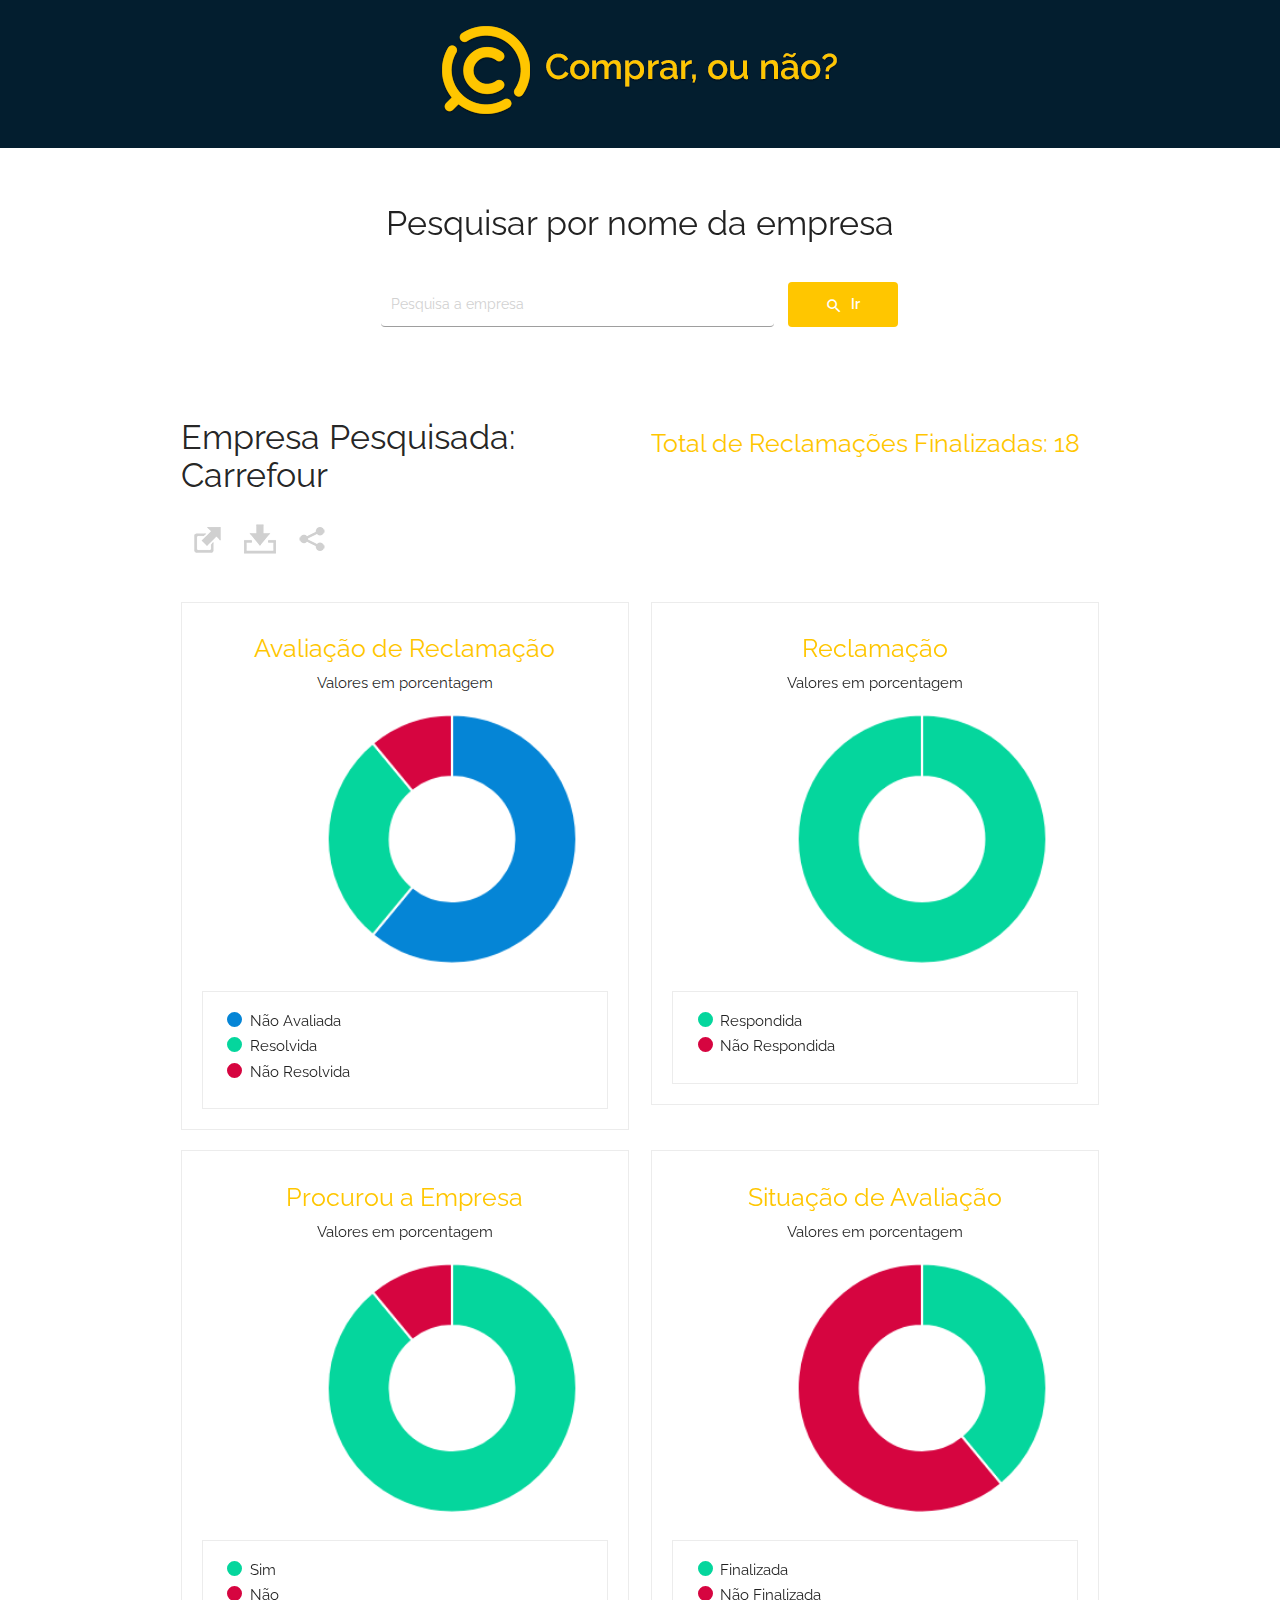
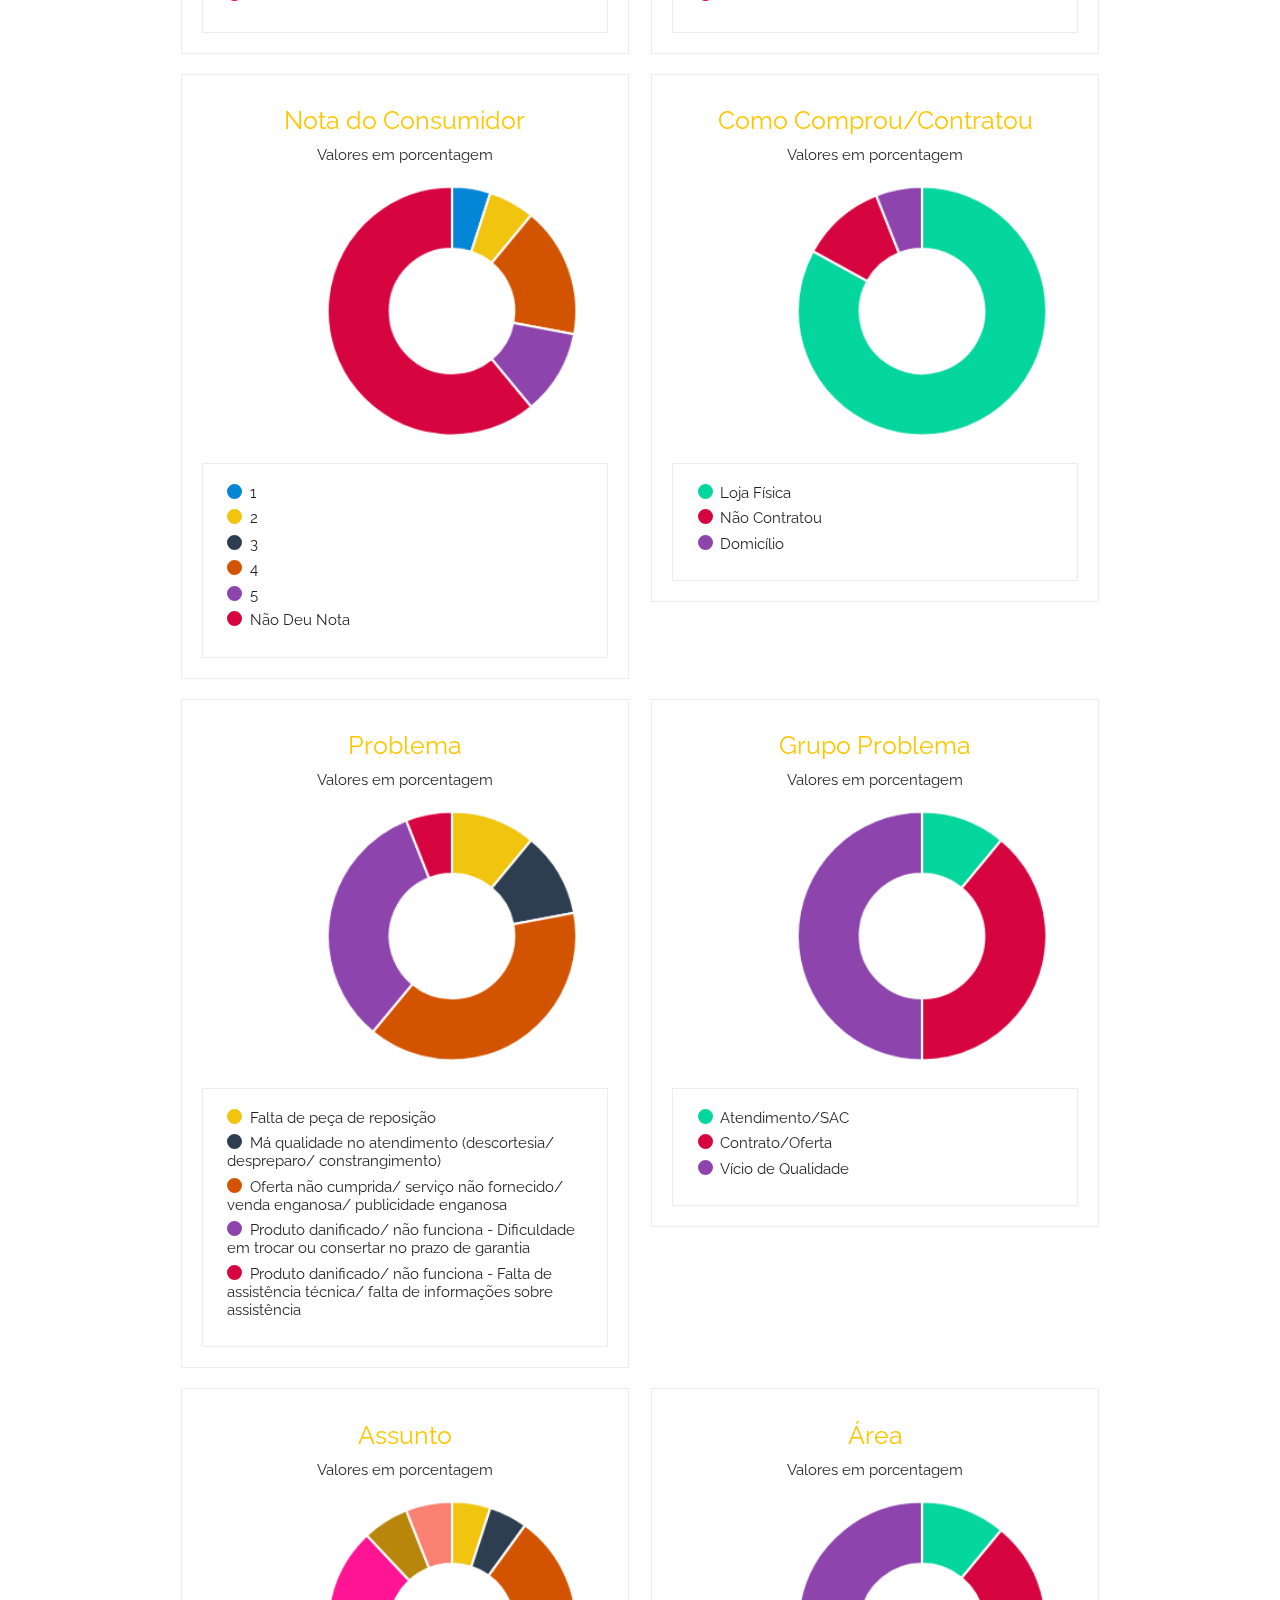
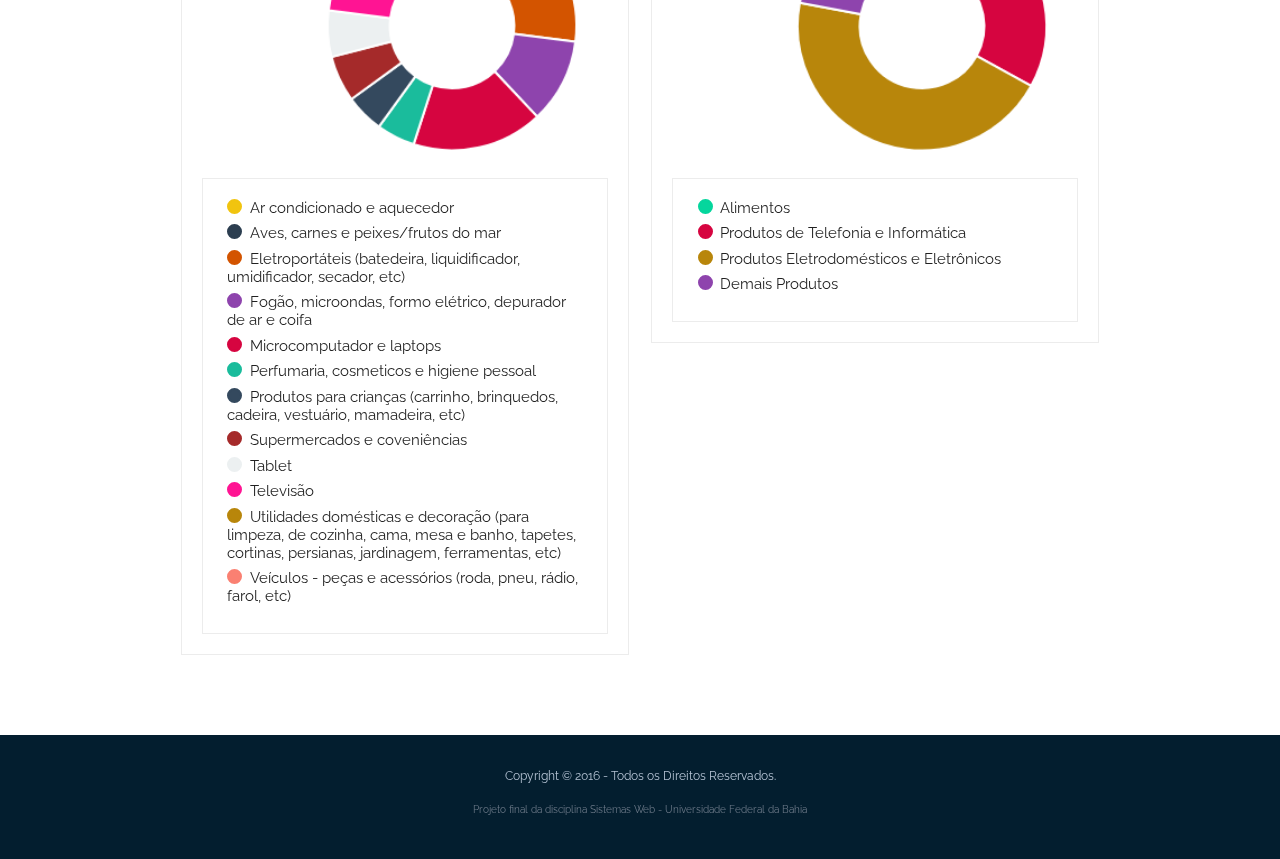
==== commit 65799936: "Alteração nos gráficos" ====
--- a/preview.html
+++ b/preview.html
@@ -62,131 +62,460 @@
     				</div>
     			<div class="col l6">
     				<div class="reclamacoesfinalizadas">
-    					<h5>Total de Reclamações Finalizadas: 11</h5>
+    					<h5>Total de Reclamações Finalizadas: 18</h5>
     				</div>
     			</div>
     			</div>
-    			<div class="col l6 s1">
-    				<div class="box">
-    					<h5>Reclamações Respondidas</h5>
-	    				<canvas id="GraficoDonuts" class="chart" ></canvas>
-	    				<div id="graficopizza2Legend"></div>
-	    				<script type="text/javascript">
-			                var options = {
-			                    responsive:true                    
-			                };
-
-			                var data = [
-			                    {
-			                        value: 100,
-			                        color:"#ca05d6",
-			                        highlight: "#FF5A5E",
-			                        label: "Respondidas"
-			                    },
-			                    {
-			                        value: 0,
-			                        color:"#d60540",
-			                        highlight: "#FF5A5E",
-			                        label: "Não Respondidas"
-			                    }
-			                ]
-							var graficopizza2 = document.getElementById("GraficoDonuts").getContext("2d");
-							var PizzaCharts = new Chart(graficopizza2).Doughnut(data, options);
-							legend(document.getElementById("graficopizza2Legend"), data);
-		            	</script>
-    				</div>
-    			</div>	
-    			<div class="col l6 s1">
-    				<div class="box">
-    					<h5>Prazo Médio de Respostas</h5>
-    					<canvas id="GraficoLine" class="chart"></canvas>
-    					<div id="graficolinhaLegend"></div>
-			            <script type="text/javascript">                                        
-			                var options = {
-			                    responsive:true
-			                };
-
-			                var data = {
-			                    labels: ["Janeiro", "Fevereiro", "Março", "Abril", "Maio", "Junho", "Julho", "Agosto", "Setembro", "Outubro", "Novembro", "Dezembro"],
-			                    datasets: [
-			                        {
-			                            label: "Prazo Médio de Respostas",
-			                            fillColor: "rgba(151,187,205,0.2)",
-			                            strokeColor: "rgba(151,187,205,1)",
-			                            pointColor: "rgba(151,187,205,1)",
-			                            pointStrokeColor: "#fff",
-			                            pointHighlightFill: "#fff",
-			                            pointHighlightStroke: "rgba(151,187,205,1)",
-			                            data: [5, 10, 20, 30, 5, 10, 20, 30, 5, 10, 20, 30]
-			                        }
-			                    ]
-			                };               
-			                var graficolinha = document.getElementById("GraficoLine").getContext("2d");
-			                var LineChart = new Chart(graficolinha).Line(data, options); 
-			                legend(document.getElementById("graficolinhaLegend"), data);           
-			            </script>
-    				</div>
-    			</div>
-    		</div>
-    		<div class="row charts">
-    			<div class="col l6 s1">
-    				<div class="box">
-    					<h5>Índice de Satisfação</h5>
-    					<canvas id="GraficoPizza" class="chart"></canvas>
-    					<div id="graficopieLegend"></div>
-			            <script type="text/javascript">
-			                var options = {
-			                    responsive:true
-			                };
-			                var data = [
-			                    {
-			                        value: 20,
-			                        color:"#0585d6",
-			                        highlight: "#FF5A5E",
-			                        label: "Satisfeito"
-			                    },
-			                    {
-			                        value: 80,
-			                        color: "#d60540",
-			                        highlight: "#FF5A5E",
-			                        label: "Não Satisfeito"
-			                    }
-			                ]
-							var graficopie = document.getElementById("GraficoPizza").getContext("2d");
-							var PizzaChart = new Chart(graficopie).Pie(data, options);  
-							legend(document.getElementById("graficopieLegend"), data);  
-			            </script>   
-    				</div>
-    			</div>
-    			<div class="col l6 s1">
-    				<div class="box">
-    					<h5>Índice de Solução</h5>
-	    				<canvas id="GraficoDonut" class="chart"></canvas>
-	    				<div id="graficopizzaLegend"></div>
-	    				<script type="text/javascript">
-			                var options = {
-			                    responsive:true                    
-			                };
-
-			                var data = [
-			                    {
-			                        value: 63.6,
-			                        color:"#05d69d",
-			                        highlight: "#FF5A5E",
-			                        label: "Resolvido"
-			                    },
-			                    {
-			                        value: 36.4,
-			                        color: "#d60540",
-			                        highlight: "#FF5A5E",
-			                        label: "Não Resolvido"
-			                    }
-			                ]
-			                var graficopizza = document.getElementById("GraficoDonut").getContext("2d");
-			                var PizzaChart = new Chart(graficopizza).Doughnut(data, options);
-			                legend(document.getElementById("graficopizzaLegend"), data);
-		            	</script>
-    				</div>
+    			<div class="row">
+	    			<div class="col l6 s1">
+	    				<div class="box">
+	    					<h5>Avaliação de Reclamação</h5>
+	    					<span>Valores em porcentagem</span>
+		    				<canvas id="GraficoDonutsavaliacao" class="chart" ></canvas>
+		    				<div id="legendaGraficoAvaliacao"></div>
+		    				<script type="text/javascript">
+				                var options = {
+				                    responsive:true                    
+				                };
+
+				                var data = [
+				                    {
+				                        value: 61,
+				                        color:"#0585d6",
+				                        highlight: "#FF5A5E",
+				                        label: "Não Avaliada"
+				                    },
+				                    {
+				                        value: 28,
+				                        color:"#05d69d",
+				                        highlight: "#FF5A5E",
+				                        label: "Resolvida"
+				                    },
+				                    {
+				                        value: 11,
+				                        color:"#d60540",
+				                        highlight: "#FF5A5E",
+				                        label: "Não Resolvida"
+				                    }, 
+				                ]
+								var graficoAvaliacao = document.getElementById("GraficoDonutsavaliacao").getContext("2d");
+								var avaliacaoGrafico = new Chart(graficoAvaliacao).Doughnut(data, options);
+								legend(document.getElementById("legendaGraficoAvaliacao"), data);
+			            	</script>
+	    				</div>
+	    			</div>	
+	    			<div class="col l6 s1">
+	    				<div class="box">
+	    					<h5>Reclamação</h5>
+	    					<span>Valores em porcentagem</span>
+		    				<canvas id="GraficoDonutsReclamacao" class="chart" ></canvas>
+		    				<div id="legendaGraficoReclamacao"></div>
+		    				<script type="text/javascript">
+				                var options = {
+				                    responsive:true                    
+				                };
+
+				                var data = [
+				                    {
+				                        value: 100,
+				                        color:"#05d69d",
+				                        highlight: "#FF5A5E",
+				                        label: "Respondida"
+				                    },
+				                    {
+				                        value: 0,
+				                        color:"#d60540",
+				                        highlight: "#FF5A5E",
+				                        label: "Não Respondida"
+				                    }, 
+				                ]
+								var graficoReclamacao = document.getElementById("GraficoDonutsReclamacao").getContext("2d");
+								var reclamacaoGrafico = new Chart(graficoReclamacao).Doughnut(data, options);
+								legend(document.getElementById("legendaGraficoReclamacao"), data);
+			            	</script>
+	    				</div>
+	    			</div>
+    			</div>
+    			<div class="row">
+	    			<div class="col l6 s1">
+	    				<div class="box">
+	    					<h5>Procurou a Empresa</h5>
+	    					<span>Valores em porcentagem</span>
+		    				<canvas id="GraficoDonutsProcurouAEmpresa" class="chart" ></canvas>
+		    				<div id="legendaGraficoProcurouAEmpresa"></div>
+		    				<script type="text/javascript">
+				                var options = {
+				                    responsive:true                    
+				                };
+
+				                var data = [
+				                    {
+				                        value: 89,
+				                        color:"#05d69d",
+				                        highlight: "#FF5A5E",
+				                        label: "Sim"
+				                    },
+				                    {
+				                        value: 11,
+				                        color:"#d60540",
+				                        highlight: "#FF5A5E",
+				                        label: "Não"
+				                    }, 
+				                ]
+								var graficoProcurouEmpresa = document.getElementById("GraficoDonutsProcurouAEmpresa").getContext("2d");
+								var procurouEmpresaGrafico = new Chart(graficoProcurouEmpresa).Doughnut(data, options);
+								legend(document.getElementById("legendaGraficoProcurouAEmpresa"), data);
+			            	</script>
+	    				</div>
+	    			</div>	
+	    			<div class="col l6 s1">
+	    				<div class="box">
+	    					<h5>Situação de Avaliação</h5>
+	    					<span>Valores em porcentagem</span>
+		    				<canvas id="GraficoDonutsSituacaoAvaliacao" class="chart" ></canvas>
+		    				<div id="legendaGraficoSituacaoAvaliacao"></div>
+		    				<script type="text/javascript">
+				                var options = {
+				                    responsive:true                    
+				                };
+
+				                var data = [
+				                    {
+				                        value: 39,
+				                        color:"#05d69d",
+				                        highlight: "#FF5A5E",
+				                        label: "Finalizada"
+				                    },
+				                    {
+				                        value: 61,
+				                        color:"#d60540",
+				                        highlight: "#FF5A5E",
+				                        label: "Não Finalizada"
+				                    }, 
+				                ]
+								var graficoSituacaoAvaliacao = document.getElementById("GraficoDonutsSituacaoAvaliacao").getContext("2d");
+								var situacaoAvaliacaoGrafico = new Chart(graficoSituacaoAvaliacao).Doughnut(data, options);
+								legend(document.getElementById("legendaGraficoSituacaoAvaliacao"), data);
+			            	</script>
+	    				</div>
+	    			</div>
+    			</div>
+    			<div class="row">
+	    			<div class="col l6 s1">
+	    				<div class="box">
+	    					<h5>Nota do Consumidor</h5>
+	    					<span>Valores em porcentagem</span>
+		    				<canvas id="GraficoDonutsNotaConsumidor" class="chart" ></canvas>
+		    				<div id="legendaGraficoNotaConsumidor"></div>
+		    				<script type="text/javascript">
+				                var options = {
+				                    responsive:true                    
+				                };
+
+				                var data = [
+				                    {
+				                        value: 5,
+				                        color:"#0585d6",
+				                        highlight: "#FF5A5E",
+				                        label: "1"
+				                    },
+				                    {
+				                        value: 6,
+				                        color:"#f1c40f",
+				                        highlight: "#FF5A5E",
+				                        label: "2"
+				                    },
+				                    {
+				                        value: 0,
+				                        color:"#2c3e50",
+				                        highlight: "#FF5A5E",
+				                        label: "3"
+				                    },
+				                    {
+				                        value: 17,
+				                        color:"#d35400",
+				                        highlight: "#FF5A5E",
+				                        label: "4"
+				                    },
+				                    {
+				                        value: 11,
+				                        color:"#8e44ad",
+				                        highlight: "#FF5A5E",
+				                        label: "5"
+				                    },
+				                    {
+				                        value: 61,
+				                        color:"#d60540",
+				                        highlight: "#FF5A5E",
+				                        label: "Não Deu Nota"
+				                    }, 
+				                ]
+								var graficoNotaConsumidor = document.getElementById("GraficoDonutsNotaConsumidor").getContext("2d");
+								var notaConsumidorEmpresaGrafico = new Chart(graficoNotaConsumidor).Doughnut(data, options);
+								legend(document.getElementById("legendaGraficoNotaConsumidor"), data);
+			            	</script>
+	    				</div>
+	    			</div>	
+	    			<div class="col l6 s1">
+	    				<div class="box">
+	    					<h5>Como Comprou/Contratou</h5>
+	    					<span>Valores em porcentagem</span>
+		    				<canvas id="GraficoDonutsComoComprou" class="chart" ></canvas>
+		    				<div id="legendaGraficoComoComprou"></div>
+		    				<script type="text/javascript">
+				                var options = {
+				                    responsive:true                    
+				                };
+
+				                var data = [
+				                    {
+				                        value: 83,
+				                        color:"#05d69d",
+				                        highlight: "#FF5A5E",
+				                        label: "Loja Física"
+				                    },
+				                    {
+				                        value: 11,
+				                        color:"#d60540",
+				                        highlight: "#FF5A5E",
+				                        label: "Não Contratou"
+				                    }, 
+				                    {
+				                        value: 6,
+				                        color:"#8e44ad",
+				                        highlight: "#FF5A5E",
+				                        label: "Domicílio"
+				                    }
+				                ]
+								var graficoComoComprou = document.getElementById("GraficoDonutsComoComprou").getContext("2d");
+								var comoComprouGrafico = new Chart(graficoComoComprou).Doughnut(data, options);
+								legend(document.getElementById("legendaGraficoComoComprou"), data);
+			            	</script>
+	    				</div>
+	    			</div>
+    			</div>
+    			<div class="row">
+	    			<div class="col l6 s1">
+	    				<div class="box">
+	    					<h5>Problema</h5>
+	    					<span>Valores em porcentagem</span>
+		    				<canvas id="GraficoDonutsProblema" class="chart" ></canvas>
+		    				<div id="legendaGraficoProblema"></div>
+		    				<script type="text/javascript">
+				                var options = {
+				                    responsive:true                    
+				                };
+
+				                var data = [
+				                    {
+				                        value: 11,
+				                        color:"#f1c40f",
+				                        highlight: "#FF5A5E",
+				                        label: "Falta de peça de reposição"
+				                    },
+				                    {
+				                        value: 11,
+				                        color:"#2c3e50",
+				                        highlight: "#FF5A5E",
+				                        label: "Má qualidade no atendimento (descortesia/ despreparo/ constrangimento)"
+				                    },
+				                    {
+				                        value: 39,
+				                        color:"#d35400",
+				                        highlight: "#FF5A5E",
+				                        label: "Oferta não cumprida/ serviço não fornecido/ venda enganosa/ publicidade enganosa"
+				                    },
+				                    {
+				                        value: 33,
+				                        color:"#8e44ad",
+				                        highlight: "#FF5A5E",
+				                        label: "Produto danificado/ não funciona - Dificuldade em trocar ou consertar no prazo de garantia"
+				                    },
+				                    {
+				                        value: 6,
+				                        color:"#d60540",
+				                        highlight: "#FF5A5E",
+				                        label: "Produto danificado/ não funciona - Falta de assistência técnica/ falta de informações sobre assistência"
+				                    }
+				                ]
+								var graficoProblema = document.getElementById("GraficoDonutsProblema").getContext("2d");
+								var problemaGrafico = new Chart(graficoProblema).Doughnut(data, options);
+								legend(document.getElementById("legendaGraficoProblema"), data);
+			            	</script>
+	    				</div>
+	    			</div>	
+	    			<div class="col l6 s1">
+	    				<div class="box">
+	    					<h5>Grupo Problema</h5>
+	    					<span>Valores em porcentagem</span>
+		    				<canvas id="GraficoDonutsGrupoProblema" class="chart" ></canvas>
+		    				<div id="legendaGraficoGrupoProblema"></div>
+		    				<script type="text/javascript">
+				                var options = {
+				                    responsive:true                    
+				                };
+
+				                var data = [
+				                    {
+				                        value: 11,
+				                        color:"#05d69d",
+				                        highlight: "#FF5A5E",
+				                        label: "Atendimento/SAC"
+				                    },
+				                    {
+				                        value: 39,
+				                        color:"#d60540",
+				                        highlight: "#FF5A5E",
+				                        label: "Contrato/Oferta"
+				                    }, 
+				                    {
+				                        value: 50,
+				                        color:"#8e44ad",
+				                        highlight: "#FF5A5E",
+				                        label: "Vício de Qualidade"
+				                    }
+				                ]
+								var graficoGrupoProblema = document.getElementById("GraficoDonutsGrupoProblema").getContext("2d");
+								var grupoProblemaGrafico = new Chart(graficoGrupoProblema).Doughnut(data, options);
+								legend(document.getElementById("legendaGraficoGrupoProblema"), data);
+			            	</script>
+	    				</div>
+	    			</div>
+    			</div>
+    			<div class="row">
+	    			<div class="col l6 s1">
+	    				<div class="box">
+	    					<h5>Assunto</h5>
+	    					<span>Valores em porcentagem</span>
+		    				<canvas id="GraficoDonutsAssunto" class="chart" ></canvas>
+		    				<div id="legendaGraficoAssunto"></div>
+		    				<script type="text/javascript">
+				                var options = {
+				                    responsive:true                    
+				                };
+
+				                var data = [
+				                    {
+				                        value: 5,
+				                        color:"#f1c40f",
+				                        highlight: "#FF5A5E",
+				                        label: "Ar condicionado e aquecedor"
+				                    },
+				                    {
+				                        value: 5,
+				                        color:"#2c3e50",
+				                        highlight: "#FF5A5E",
+				                        label: "Aves, carnes e peixes/frutos do mar"
+				                    },
+				                    {
+				                        value: 17,
+				                        color:"#d35400",
+				                        highlight: "#FF5A5E",
+				                        label: "Eletroportáteis (batedeira, liquidificador, umidificador, secador, etc)"
+				                    },
+				                    {
+				                        value: 11,
+				                        color:"#8e44ad",
+				                        highlight: "#FF5A5E",
+				                        label: "Fogão, microondas, formo elétrico, depurador de ar e coifa"
+				                    },
+				                    {
+				                        value: 17,
+				                        color:"#d60540",
+				                        highlight: "#FF5A5E",
+				                        label: "Microcomputador e laptops"
+				                    },
+				                    {
+				                        value: 5,
+				                        color:"#1abc9c",
+				                        highlight: "#FF5A5E",
+				                        label: "Perfumaria, cosmeticos e higiene pessoal"
+				                    },{
+				                        value: 5,
+				                        color:"#34495e",
+				                        highlight: "#FF5A5E",
+				                        label: "Produtos para crianças (carrinho, brinquedos, cadeira, vestuário, mamadeira, etc)"
+				                    },
+				                    {
+				                        value: 6,
+				                        color:"#A52A2A",
+				                        highlight: "#FF5A5E",
+				                        label: "Supermercados e coveniências"
+				                    },
+				                    {
+				                        value: 6,
+				                        color:"#ecf0f1",
+				                        highlight: "#FF5A5E",
+				                        label: "Tablet"
+				                    },
+				                    {
+				                        value: 11,
+				                        color:"#FF1493",
+				                        highlight: "#FF5A5E",
+				                        label: "Televisão"
+				                    },
+				                    {
+				                        value: 6,
+				                        color:"#B8860B",
+				                        highlight: "#FF5A5E",
+				                        label: "Utilidades domésticas e decoração (para limpeza, de cozinha, cama, mesa e banho, tapetes, cortinas, persianas, jardinagem, ferramentas, etc)"
+				                    },
+				                    {
+				                        value: 6,
+				                        color:"#FA8072",
+				                        highlight: "#FF5A5E",
+				                        label: "Veículos - peças e acessórios (roda, pneu, rádio, farol, etc)"
+				                    }
+				                ]
+								var graficoAssunto = document.getElementById("GraficoDonutsAssunto").getContext("2d");
+								var assuntoGrafico = new Chart(graficoAssunto).Doughnut(data, options);
+								legend(document.getElementById("legendaGraficoAssunto"), data);
+			            	</script>
+	    				</div>
+	    			</div>	
+	    			<div class="col l6 s1">
+	    				<div class="box">
+	    					<h5>Área</h5>
+	    					<span>Valores em porcentagem</span>
+		    				<canvas id="GraficoDonutsArea" class="chart" ></canvas>
+		    				<div id="legendaGraficoArea"></div>
+		    				<script type="text/javascript">
+				                var options = {
+				                    responsive:true                    
+				                };
+
+				                var data = [
+				                    {
+				                        value: 11,
+				                        color:"#05d69d",
+				                        highlight: "#FF5A5E",
+				                        label: "Alimentos"
+				                    },
+				                    {
+				                        value: 22,
+				                        color:"#d60540",
+				                        highlight: "#FF5A5E",
+				                        label: "Produtos de Telefonia e Informática"
+				                    }, 
+				                    {
+				                        value: 45,
+				                        color:"#B8860B",
+				                        highlight: "#FF5A5E",
+				                        label: "Produtos Eletrodomésticos e Eletrônicos"
+				                    },
+				                    {
+				                        value: 22,
+				                        color:"#8e44ad",
+				                        highlight: "#FF5A5E",
+				                        label: "Demais Produtos"
+				                    }
+				                ]
+								var graficoArea = document.getElementById("GraficoDonutsArea").getContext("2d");
+								var areaGrafico = new Chart(graficoArea).Doughnut(data, options);
+								legend(document.getElementById("legendaGraficoArea"), data);
+			            	</script>
+	    				</div>
+	    			</div>
     			</div>
     		</div>
     	</div>
